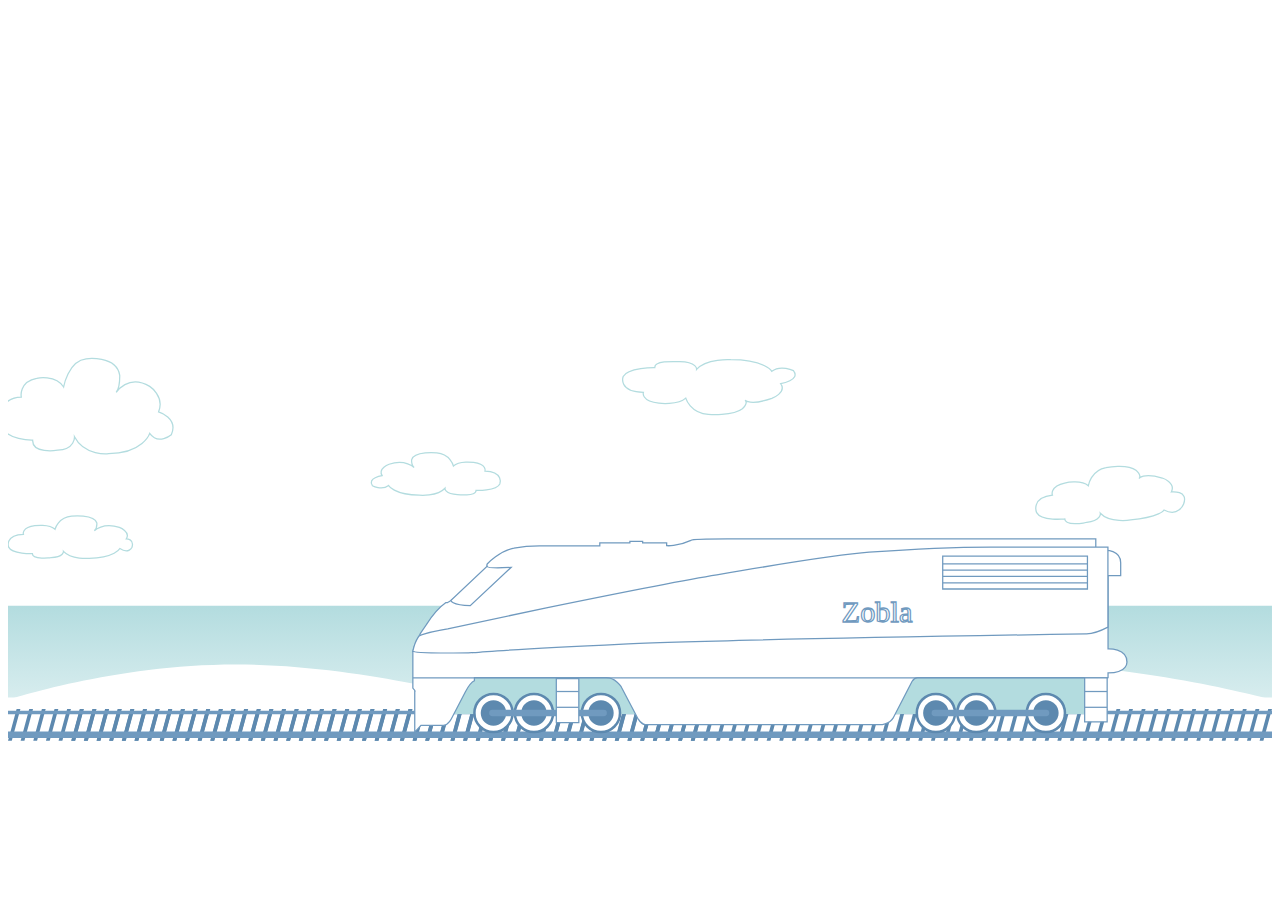
==== index.html @ a939c08b "Embed mp33" ====
<!DOCTYPE html>
<html>

<head>
    <link rel="stylesheet" type="text/css" href="index.css"/>
</head>

<body>
    <embed src="Udvari_TatarJaras.mp3" style="visibility: hidden" autostart="true" loop="true">
    <div class="main">
        <div>
            <svg xmlns="http://www.w3.org/2000/svg" viewBox="0 0 1000 355">
                <g id="ocean">
                    <path id="sky" class="st0" d="M0 0h1000v203.1H0z" />
                    <linearGradient id="water_1_" gradientUnits="userSpaceOnUse" x1="500" y1="354" x2="500" y2="200.667">
                        <stop offset="0" stop-color="#fff" />
                        <stop offset="1" stop-color="#b3dcdf" />
                    </linearGradient>
                    <path id="water" fill="url(#water_1_)" d="M0 200.7h1000V354H0z" />
                    <path id="land" class="st0" d="M0 273.4h1000V354H0z" />
                    <g id="bumps">
                        <path class="st0" d="M0 275.2s83.8-28 180-28 197 28 197 28H0z" />
                        <path class="st0" d="M377 275.2s54.7-28 117.5-28 128.6 28 128.6 28H377z" />
                        <path class="st0" d="M623.2 275.2s83.7-28 179.9-28 196.9 28 196.9 28H623.2z" />
                        <path class="st0" d="M-998 275.2s83.8-28 180-28 197 28 197 28h-377z" />
                        <path class="st0" d="M-621 275.2s54.7-28 117.5-28 128.6 28 128.6 28H-621z" />
                        <path class="st0" d="M-374.8 275.2s83.7-28 179.9-28S2 275.2 2 275.2h-376.8z" />
                    </g>
                </g>
                <g id="tracks">
                    <path class="st2" d="M9.8 282.4h-3L0 307.6h3z" />
                    <path class="st2" d="M19.8 282.4h-3L10 307.6h3z" />
                    <path class="st2" d="M29.8 282.4h-3L20 307.6h3z" />
                    <path class="st2" d="M39.8 282.4h-3L30 307.6h3z" />
                    <path class="st2" d="M49.8 282.4h-3L40 307.6h3z" />
                    <path class="st2" d="M59.8 282.4h-3L50 307.6h3z" />
                    <path class="st2" d="M69.8 282.4h-3L60 307.6h3z" />
                    <path class="st2" d="M79.8 282.4h-3L70 307.6h3z" />
                    <path class="st2" d="M89.8 282.4h-3L80 307.6h3z" />
                    <path class="st2" d="M99.8 282.4h-3L90 307.6h3z" />
                    <path class="st2" d="M109.8 282.4h-3l-6.8 25.2h3z" />
                    <path class="st2" d="M119.8 282.4h-3l-6.8 25.2h3z" />
                    <path class="st2" d="M129.8 282.4h-3l-6.8 25.2h3z" />
                    <path class="st2" d="M139.8 282.4h-3l-6.8 25.2h3z" />
                    <path class="st2" d="M149.8 282.4h-3l-6.8 25.2h3z" />
                    <path class="st2" d="M159.8 282.4h-3l-6.8 25.2h3z" />
                    <path class="st2" d="M169.8 282.4h-3l-6.8 25.2h3z" />
                    <path class="st2" d="M179.8 282.4h-3l-6.8 25.2h3z" />
                    <path class="st2" d="M189.8 282.4h-3l-6.8 25.2h3z" />
                    <path class="st2" d="M199.8 282.4h-3l-6.8 25.2h3z" />
                    <path class="st2" d="M209.8 282.4h-3l-6.8 25.2h3z" />
                    <path class="st2" d="M219.8 282.4h-3l-6.8 25.2h3z" />
                    <path class="st2" d="M229.8 282.4h-3l-6.8 25.2h3z" />
                    <path class="st2" d="M239.8 282.4h-3l-6.8 25.2h3z" />
                    <path class="st2" d="M249.8 282.4h-3l-6.8 25.2h3z" />
                    <path class="st2" d="M259.8 282.4h-3l-6.8 25.2h3z" />
                    <path class="st2" d="M269.8 282.4h-3l-6.8 25.2h3z" />
                    <path class="st2" d="M279.8 282.4h-3l-6.8 25.2h3z" />
                    <path class="st2" d="M289.8 282.4h-3l-6.8 25.2h3z" />
                    <path class="st2" d="M299.8 282.4h-3l-6.8 25.2h3z" />
                    <path class="st2" d="M309.8 282.4h-3l-6.8 25.2h3z" />
                    <path class="st2" d="M319.8 282.4h-3l-6.8 25.2h3z" />
                    <path class="st2" d="M329.8 282.4h-3l-6.8 25.2h3z" />
                    <path class="st2" d="M339.8 282.4h-3l-6.8 25.2h3z" />
                    <path class="st2" d="M349.8 282.4h-3l-6.8 25.2h3z" />
                    <path class="st2" d="M359.8 282.4h-3l-6.8 25.2h3z" />
                    <path class="st2" d="M369.8 282.4h-3l-6.8 25.2h3z" />
                    <path class="st2" d="M379.8 282.4h-3l-6.8 25.2h3z" />
                    <path class="st2" d="M389.8 282.4h-3l-6.8 25.2h3z" />
                    <path class="st2" d="M399.8 282.4h-3l-6.8 25.2h3z" />
                    <path class="st2" d="M409.8 282.4h-3l-6.8 25.2h3z" />
                    <path class="st2" d="M419.8 282.4h-3l-6.8 25.2h3z" />
                    <path class="st2" d="M429.8 282.4h-3l-6.8 25.2h3z" />
                    <path class="st2" d="M439.8 282.4h-3l-6.8 25.2h3z" />
                    <path class="st2" d="M449.8 282.4h-3l-6.8 25.2h3z" />
                    <path class="st2" d="M459.8 282.4h-3l-6.8 25.2h3z" />
                    <path class="st2" d="M469.8 282.4h-3l-6.8 25.2h3z" />
                    <path class="st2" d="M479.8 282.4h-3l-6.8 25.2h3z" />
                    <path class="st2" d="M489.8 282.4h-3l-6.8 25.2h3z" />
                    <path class="st2" d="M499.8 282.4h-3l-6.8 25.2h3z" />
                    <path class="st2" d="M1000 282.4h-3l-6.8 25.2h3z" />
                    <path class="st2" d="M990 282.4h-3l-6.8 25.2h3z" />
                    <path class="st2" d="M980 282.4h-3l-6.8 25.2h3z" />
                    <path class="st2" d="M970 282.4h-3l-6.8 25.2h3z" />
                    <path class="st2" d="M960 282.4h-3l-6.8 25.2h3z" />
                    <path class="st2" d="M950 282.4h-3l-6.8 25.2h3z" />
                    <path class="st2" d="M940 282.4h-3l-6.8 25.2h3z" />
                    <path class="st2" d="M930 282.4h-3l-6.8 25.2h3z" />
                    <path class="st2" d="M920 282.4h-3l-6.8 25.2h3z" />
                    <path class="st2" d="M910 282.4h-3l-6.8 25.2h3z" />
                    <path class="st2" d="M900 282.4h-3l-6.8 25.2h3z" />
                    <path class="st2" d="M890 282.4h-3l-6.8 25.2h3z" />
                    <path class="st2" d="M880 282.4h-3l-6.8 25.2h3z" />
                    <path class="st2" d="M870 282.4h-3l-6.8 25.2h3z" />
                    <path class="st2" d="M860 282.4h-3l-6.8 25.2h3z" />
                    <path class="st2" d="M850 282.4h-3l-6.8 25.2h3z" />
                    <path class="st2" d="M840 282.4h-3l-6.8 25.2h3z" />
                    <path class="st2" d="M830 282.4h-3l-6.8 25.2h3z" />
                    <path class="st2" d="M820 282.4h-3l-6.8 25.2h3z" />
                    <path class="st2" d="M810 282.4h-3l-6.8 25.2h3z" />
                    <path class="st2" d="M800 282.4h-3l-6.8 25.2h3z" />
                    <path class="st2" d="M790 282.4h-3l-6.8 25.2h3z" />
                    <path class="st2" d="M780 282.4h-3l-6.8 25.2h3z" />
                    <path class="st2" d="M770 282.4h-3l-6.8 25.2h3z" />
                    <path class="st2" d="M760 282.4h-3l-6.8 25.2h3z" />
                    <path class="st2" d="M750 282.4h-3l-6.8 25.2h3z" />
                    <path class="st2" d="M740 282.4h-3l-6.8 25.2h3z" />
                    <path class="st2" d="M730 282.4h-3l-6.8 25.2h3z" />
                    <path class="st2" d="M720 282.4h-3l-6.8 25.2h3z" />
                    <path class="st2" d="M710 282.4h-3l-6.8 25.2h3z" />
                    <path class="st2" d="M700 282.4h-3l-6.8 25.2h3z" />
                    <path class="st2" d="M690 282.4h-3l-6.8 25.2h3z" />
                    <path class="st2" d="M680 282.4h-3l-6.8 25.2h3z" />
                    <path class="st2" d="M670 282.4h-3l-6.8 25.2h3z" />
                    <path class="st2" d="M660 282.4h-3l-6.8 25.2h3z" />
                    <path class="st2" d="M650 282.4h-3l-6.8 25.2h3z" />
                    <path class="st2" d="M640 282.4h-3l-6.8 25.2h3z" />
                    <path class="st2" d="M630 282.4h-3l-6.8 25.2h3z" />
                    <path class="st2" d="M620 282.4h-3l-6.8 25.2h3z" />
                    <path class="st2" d="M610 282.4h-3l-6.8 25.2h3z" />
                    <path class="st2" d="M600 282.4h-3l-6.8 25.2h3z" />
                    <path class="st2" d="M590 282.4h-3l-6.8 25.2h3z" />
                    <path class="st2" d="M580 282.4h-3l-6.8 25.2h3z" />
                    <path class="st2" d="M570 282.4h-3l-6.8 25.2h3z" />
                    <path class="st2" d="M560 282.4h-3l-6.8 25.2h3z" />
                    <g>
                        <path class="st2" d="M-490.2 282.4h-3l-6.8 25.2h3z" />
                        <path class="st2" d="M-480.2 282.4h-3l-6.8 25.2h3z" />
                        <path class="st2" d="M-470.2 282.4h-3l-6.8 25.2h3z" />
                        <path class="st2" d="M-460.2 282.4h-3l-6.8 25.2h3z" />
                        <path class="st2" d="M-450.2 282.4h-3l-6.8 25.2h3z" />
                        <path class="st2" d="M-440.2 282.4h-3l-6.8 25.2h3z" />
                        <path class="st2" d="M-430.2 282.4h-3l-6.8 25.2h3z" />
                        <path class="st2" d="M-420.2 282.4h-3l-6.8 25.2h3z" />
                        <path class="st2" d="M-410.2 282.4h-3l-6.8 25.2h3z" />
                        <path class="st2" d="M-400.2 282.4h-3l-6.8 25.2h3z" />
                        <path class="st2" d="M-390.2 282.4h-3l-6.8 25.2h3z" />
                        <path class="st2" d="M-380.2 282.4h-3l-6.8 25.2h3z" />
                        <path class="st2" d="M-370.2 282.4h-3l-6.8 25.2h3z" />
                        <path class="st2" d="M-360.2 282.4h-3l-6.8 25.2h3z" />
                        <path class="st2" d="M-350.2 282.4h-3l-6.8 25.2h3z" />
                        <path class="st2" d="M-340.2 282.4h-3l-6.8 25.2h3z" />
                        <path class="st2" d="M-330.2 282.4h-3l-6.8 25.2h3z" />
                        <path class="st2" d="M-320.2 282.4h-3l-6.8 25.2h3z" />
                        <path class="st2" d="M-310.2 282.4h-3l-6.8 25.2h3z" />
                        <path class="st2" d="M-300.2 282.4h-3l-6.8 25.2h3z" />
                        <path class="st2" d="M-290.2 282.4h-3l-6.8 25.2h3z" />
                        <path class="st2" d="M-280.2 282.4h-3l-6.8 25.2h3z" />
                        <path class="st2" d="M-270.2 282.4h-3l-6.8 25.2h3z" />
                        <path class="st2" d="M-260.2 282.4h-3l-6.8 25.2h3z" />
                        <path class="st2" d="M-250.2 282.4h-3l-6.8 25.2h3z" />
                        <path class="st2" d="M-240.2 282.4h-3l-6.8 25.2h3z" />
                        <path class="st2" d="M-230.2 282.4h-3l-6.8 25.2h3z" />
                        <path class="st2" d="M-220.2 282.4h-3l-6.8 25.2h3z" />
                        <path class="st2" d="M-210.2 282.4h-3l-6.8 25.2h3z" />
                        <path class="st2" d="M-200.2 282.4h-3l-6.8 25.2h3z" />
                        <path class="st2" d="M-190.2 282.4h-3l-6.8 25.2h3z" />
                        <path class="st2" d="M-180.2 282.4h-3l-6.8 25.2h3z" />
                        <path class="st2" d="M-170.2 282.4h-3l-6.8 25.2h3z" />
                        <path class="st2" d="M-160.2 282.4h-3l-6.8 25.2h3z" />
                        <path class="st2" d="M-150.2 282.4h-3l-6.8 25.2h3z" />
                        <path class="st2" d="M-140.2 282.4h-3l-6.8 25.2h3z" />
                        <path class="st2" d="M-130.2 282.4h-3l-6.8 25.2h3z" />
                        <path class="st2" d="M-120.2 282.4h-3l-6.8 25.2h3z" />
                        <path class="st2" d="M-110.2 282.4h-3l-6.8 25.2h3z" />
                        <path class="st2" d="M-100.2 282.4h-3l-6.8 25.2h3z" />
                        <path class="st2" d="M-90.2 282.4h-3l-6.8 25.2h3z" />
                        <path class="st2" d="M-80.2 282.4h-3l-6.8 25.2h3z" />
                        <path class="st2" d="M-70.2 282.4h-3l-6.8 25.2h3z" />
                        <path class="st2" d="M-60.2 282.4h-3l-6.8 25.2h3z" />
                        <path class="st2" d="M-50.2 282.4h-3l-6.8 25.2h3z" />
                        <path class="st2" d="M-40.2 282.4h-3l-6.8 25.2h3z" />
                        <path class="st2" d="M-30.2 282.4h-3l-6.8 25.2h3z" />
                        <path class="st2" d="M-20.2 282.4h-3l-6.8 25.2h3z" />
                        <path class="st2" d="M-10.2 282.4h-3l-6.8 25.2h3z" />
                        <path class="st2" d="M-.2 282.4h-3l-6.8 25.2h3z" />
                        <path class="st2" d="M500 282.4h-3l-6.8 25.2h3z" />
                        <path class="st2" d="M490 282.4h-3l-6.8 25.2h3z" />
                        <path class="st2" d="M480 282.4h-3l-6.8 25.2h3z" />
                        <path class="st2" d="M470 282.4h-3l-6.8 25.2h3z" />
                        <path class="st2" d="M460 282.4h-3l-6.8 25.2h3z" />
                        <path class="st2" d="M450 282.4h-3l-6.8 25.2h3z" />
                        <path class="st2" d="M440 282.4h-3l-6.8 25.2h3z" />
                        <path class="st2" d="M430 282.4h-3l-6.8 25.2h3z" />
                        <path class="st2" d="M420 282.4h-3l-6.8 25.2h3z" />
                        <path class="st2" d="M410 282.4h-3l-6.8 25.2h3z" />
                        <path class="st2" d="M400 282.4h-3l-6.8 25.2h3z" />
                        <path class="st2" d="M390 282.4h-3l-6.8 25.2h3z" />
                        <path class="st2" d="M380 282.4h-3l-6.8 25.2h3z" />
                        <path class="st2" d="M370 282.4h-3l-6.8 25.2h3z" />
                        <path class="st2" d="M360 282.4h-3l-6.8 25.2h3z" />
                        <path class="st2" d="M350 282.4h-3l-6.8 25.2h3z" />
                        <path class="st2" d="M340 282.4h-3l-6.8 25.2h3z" />
                        <path class="st2" d="M330 282.4h-3l-6.8 25.2h3z" />
                        <path class="st2" d="M320 282.4h-3l-6.8 25.2h3z" />
                        <path class="st2" d="M310 282.4h-3l-6.8 25.2h3z" />
                        <path class="st2" d="M300 282.4h-3l-6.8 25.2h3z" />
                        <path class="st2" d="M290 282.4h-3l-6.8 25.2h3z" />
                        <path class="st2" d="M280 282.4h-3l-6.8 25.2h3z" />
                        <path class="st2" d="M270 282.4h-3l-6.8 25.2h3z" />
                        <path class="st2" d="M260 282.4h-3l-6.8 25.2h3z" />
                        <path class="st2" d="M250 282.4h-3l-6.8 25.2h3z" />
                        <path class="st2" d="M240 282.4h-3l-6.8 25.2h3z" />
                        <path class="st2" d="M230 282.4h-3l-6.8 25.2h3z" />
                        <path class="st2" d="M220 282.4h-3l-6.8 25.2h3z" />
                        <path class="st2" d="M210 282.4h-3l-6.8 25.2h3z" />
                        <path class="st2" d="M200 282.4h-3l-6.8 25.2h3z" />
                        <path class="st2" d="M190 282.4h-3l-6.8 25.2h3z" />
                        <path class="st2" d="M180 282.4h-3l-6.8 25.2h3z" />
                        <path class="st2" d="M170 282.4h-3l-6.8 25.2h3z" />
                        <path class="st2" d="M160 282.4h-3l-6.8 25.2h3z" />
                        <path class="st2" d="M150 282.4h-3l-6.8 25.2h3z" />
                        <path class="st2" d="M140 282.4h-3l-6.8 25.2h3z" />
                        <path class="st2" d="M130 282.4h-3l-6.8 25.2h3z" />
                        <path class="st2" d="M120 282.4h-3l-6.8 25.2h3z" />
                        <path class="st2" d="M110 282.4h-3l-6.8 25.2h3z" />
                        <path class="st2" d="M100 282.4h-3l-6.8 25.2h3z" />
                        <path class="st2" d="M90 282.4h-3l-6.8 25.2h3z" />
                        <path class="st2" d="M80 282.4h-3l-6.8 25.2h3z" />
                        <path class="st2" d="M70 282.4h-3l-6.8 25.2h3z" />
                        <path class="st2" d="M60 282.4h-3l-6.8 25.2h3z" />
                    </g>
                    <path class="st2" d="M550 282.4h-3l-6.8 25.2h3z" />
                    <path class="st2" d="M540 282.4h-3l-6.8 25.2h3z" />
                    <path class="st2" d="M530 282.4h-3l-6.8 25.2h3z" />
                    <path class="st2" d="M520 282.4h-3l-6.8 25.2h3z" />
                    <path class="st2" d="M510 282.4h-3l-6.8 25.2h3z" />
                    <path class="st2" d="M550 282.4h-3l-6.8 25.2h3z" />
                    <path class="st2" d="M540 282.4h-3l-6.8 25.2h3z" />
                    <path class="st2" d="M530 282.4h-3l-6.8 25.2h3z" />
                    <path class="st2" d="M520 282.4h-3l-6.8 25.2h3z" />
                    <path class="st2" d="M510 282.4h-3l-6.8 25.2h3z" />
                    <path class="st3" d="M-499.5 300.2H1000v5.1H-499.5z" />
                    <path class="st3" d="M-499.5 283.8H1000v2.8H-499.5z" />
                </g>
                <g id="cloudsAll">
                    <path id="cloud1" class="st4" d="M19.5 69.7s-21.3.5-25-12.2c0 0-4.3-21.3 16-21.8 0 0-2.1-12.2 12.2-14.9 0 0 15-3.2 21.3 6.9 0 0 3.6-20.7 17.8-22.3 0 0 24-3 26.6 13.1 0 0 .1 9.5-2.8 13.5 0 0 9.5-15 26.5-4.8 0 0 12.1 7.9 7 20.2 0 0 16 4.8 10.1 18.1 0 0-10.2 8.5-17.1-1.1 0 0-5.5 16-32.5 16 0 0-19.1 2.1-27-13.3 0 0 .5 10.1-13.3 10.6-.1 0-20.3 3.2-19.8-8z" />
                    <path id="cloud3" class="st4" d="M836 132s-18.3 2.1-22.2-4.9c0 0-4.9-11.8 12.5-13.8 0 0-2.5-6.8 9.7-9.6 0 0 12.7-3.1 18.7 2.1 0 0 2-12.2 14-14.3 0 0 16.6-3.3 23.7 2.1 0 0 4.8 3.9 2.4 6.5 0 0 3.1-4.8 18.4-.4 0 0 10.9 3.5 7.2 11 0 0 13.8-1.5 9.7 9.5 0 0-4.1 10.8-15.5 4.8 0 0-3.1 5.6-26.4 7.9 0 0-16.3 2.8-24-5.3 0 0 1 5.7-10.8 7.2-.1.1-17.2 3.6-17.4-2.8z" />
                    <path id="cloud2" class="st4" d="M19.3 159.5s-15.9.6-18.8-5.1c0 0-3.4-9.5 11.7-10.1 0 0-1.7-5.5 9-6.9 0 0 11.2-1.7 16 2.8 0 0 2.5-9.4 13.1-10.3 0 0 17.9-1.8 20 5.4 0 0 .2 4.3-2 6.1 0 0 6.9-6.9 19.8-2.6 0 0 9.1 3.4 5.5 9 0 0 6.5 0 4.5 6.7 0 0-2.6 5.6-9.6 1 0 0-4 7.3-24.2 7.7 0 0-14.2 1.3-20.4-5.5 0 0 .5 4.5-9.8 5 0 .1-15 1.8-14.8-3.2z" />
                    <path id="cloud4" class="st4" d="M370.3 109.5s15.9.6 18.8-5.1c0 0 3.4-9.5-11.7-10.1 0 0 1.7-5.5-9-6.9 0 0-11.2-1.7-16 2.8 0 0-2.5-9.4-13.1-10.3 0 0-17.9-1.8-20 5.4 0 0-.2 4.3 2 6.1 0 0-6.9-6.9-19.8-2.6 0 0-9.1 3.4-5.5 9 0 0-12 1.9-7.7 8 0 0 7.5 4 12.8-.2 0 0 4 7.3 24.2 7.7 0 0 14.2 1.3 20.4-5.5 0 0-.5 4.5 9.8 5 0 0 15.1 1.7 14.8-3.3z" />
                    <path id="cloud5" class="st4" d="M511.7 12.4s-21.3-.3-25 7c0 0-4.3 12.2 16 12.5 0 0-2.1 7 12.2 8.6 0 0 15 1.8 21.3-4 0 0 3.6 11.9 17.8 12.8 0 0 19.5 1.6 27-4.4 0 0 5-4.4 2.1-6.7 0 0 4.1 4.4 21.2-1.5 0 0 12.1-4.6 7-11.6 0 0 16-2.8 10.1-10.4 0 0-10.2-4.9-17.1.6 0 0-5.5-9.2-32.5-9.2 0 0-19.1-1.2-27 7.6 0 0 .5-5.8-13.3-6.1-.1.2-20.3-1.6-19.8 4.8z" />
                </g>
                <g id="train">
                    <path fill="#b3dcdf" d="M344.5 248.5h507.2v37.8H344.5z" />
                    <g id="wheels">
                        <circle class="st6" cx="384.1" cy="285.6" r="15.1" />
                        <path class="st2" d="M384.1 295.7c-5.6 0-10.1-4.5-10.1-10.1s4.5-10.1 10.1-10.1 10.1 4.5 10.1 10.1c0 5.5-4.6 10.1-10.1 10.1z" />
                        <circle class="st6" cx="416.1" cy="285.6" r="15.1" />
                        <path class="st2" d="M416.1 295.7c-5.6 0-10.1-4.5-10.1-10.1s4.5-10.1 10.1-10.1 10.1 4.5 10.1 10.1c0 5.5-4.6 10.1-10.1 10.1z" />
                        <circle class="st6" cx="469.1" cy="285.6" r="15.1" />
                        <path class="st2" d="M469.1 295.7c-5.6 0-10.1-4.5-10.1-10.1s4.5-10.1 10.1-10.1 10.1 4.5 10.1 10.1c0 5.5-4.6 10.1-10.1 10.1z" />
                        <circle class="st6" cx="734.1" cy="285.6" r="15.1" />
                        <path class="st2" d="M734.1 295.7c-5.6 0-10.1-4.5-10.1-10.1s4.5-10.1 10.1-10.1 10.1 4.5 10.1 10.1c0 5.5-4.6 10.1-10.1 10.1z" />
                        <circle class="st6" cx="766.1" cy="285.6" r="15.1" />
                        <path class="st2" d="M766.1 295.7c-5.6 0-10.1-4.5-10.1-10.1s4.5-10.1 10.1-10.1 10.1 4.5 10.1 10.1c0 5.5-4.6 10.1-10.1 10.1z" />
                        <circle class="st6" cx="821.1" cy="285.6" r="15.1" />
                        <path class="st2" d="M821.1 295.7c-5.6 0-10.1-4.5-10.1-10.1s4.5-10.1 10.1-10.1 10.1 4.5 10.1 10.1c0 5.5-4.6 10.1-10.1 10.1z" />
                    </g>
                    <path id="bracefront" class="st7" d="M383.2 285.6h88.1" />
                    <path id="braceback" class="st7" d="M733.2 285.6h88.1" />
                    <g id="car-layers">
                        <path id="car" class="st8" d="M321.8 300.7v-32.4s1.2.7-1.5-2.4v-29.1s3.1-11.6 10.7-21.1c0 0 7.6-12 15.5-17.5h1.3s10.2-4.9 30.9-28h.6s-.9-1.4 0-2.7c0 0 10.1-10.5 21-12.3 0 0 9.4-1.8 20.2-1.8h47.7V151H492v-1.1h10.1v1.1h19v2.2s8.2.9 19.2-4.2c0 0 1.4-1.1 28.8-1.1h291.5v6.8h7.5v2.2s12.2-.6 12.2 9.8V177l-10-.1v57.9s14.9-.5 14.9 10.2c0 0 1 9-14.9 8.9v3.8H719.5s-2.4.1-4.3 3l-15 29s-2.9 5.1-10.8 5.1H504.3s-2.9.1-6.1-5l-13.1-25s-4.5-7.1-11.8-7.1H369v2.4s-3.2 1.3-7.1 8.7L351.4 289s-2.9 6.3-6.9 6.4h-17.8l-4.9 5.3z" />
                        <path id="streamline-outine" class="st8" d="M320.3 236.6s1.4-6.8 4.4-11.3c0 0 .1-2.3 23.2-6.3l78-16.6s103.3-21.1 134.9-26.1c0 0 93.3-16 120.5-17.9 0 0 57.6-4.3 100-4.1h88.9v63.4s-10.3 5.4-17.1 5.3c0 0-305.6 4.9-366.3 8.1 0 0-100.3 4.8-119.1 6.8 0-.1-46.6 1.2-47.4-1.3z" />
                        <g id="window-grate">
                            <path class="st9" d="M739.5 182.6H854" />
                            <path class="st9" d="M739.5 177.6H854" />
                            <path class="st9" d="M739.5 172.6H854" />
                            <path class="st9" d="M739.5 167.6H854" />
                            <path class="st9" d="M739.5 161.4H854v26.1H739.5z" />
                        </g>
                        <path class="st9" d="M320.3 257.8h549.9" />
                        <g id="Text">
                            <text transform="translate(377.037 230.025)" class="st8 st10" font-size="21">

                            </text>
                            <text transform="translate(659.5 213.994)" class="st8 st10" font-size="24.025">
                                Zobla
                            </text>
                        </g>
                        <g id="ladders">
                            <g id="ladder-f">
                                <path id="front-ladder" class="st8" d="M433.8 258.4h17.8v34.8h-17.8z" />
                                <path id="fb-rung" class="st9" d="M433.8 281.1h17.7" />
                                <path id="ft-rung" class="st9" d="M433.8 268.6h17.7" />
                            </g>
                            <g id="ladder-b">
                                <path id="ladder-back" class="st8" d="M851.8 257.8h17.8v34.8h-17.8z" />
                                <path id="bt-rung" class="st9" d="M851.8 268.6h17.7" />
                                <path id="bb-rung" class="st9" d="M851.8 281.1h17.7" />
                            </g>
                        </g>
                        <path id="window-front" class="st8" d="M350.5 196.4s-.4 3.9 15.2 4.3l32.3-30.3s-18.2 1.1-19-.8l-28.5 26.8z" />
                    </g>
                </g>
            </svg>
        </div>
    </div>
</body>

</html>
---- index.css ----
.main {
	margin-top: 15%;
}

.muzika {
    visibility: hidden;
}

.st0 {
	fill: #fff
}

.st2 {
	fill: #5d89af
}

.st3 {
	fill: #709abf
}

.st4, .st6 {
	fill: #fff;
	stroke: #b3dcdf;
	stroke-miterlimit: 10
}

.st6 {
	stroke: #5d89af;
	stroke-width: 2
}

.st7, .st8, .st9 {
	stroke: #709abf;
	stroke-miterlimit: 10
}

.st7 {
	stroke-width: 5;
	stroke-linecap: round;
	fill: none
}

.st8, .st9 {
	fill: #fff
}

.st9 {
	fill: none
}

.st10 {
}

#cloud1 {
	animation: cloud003 15s linear infinite;
}

#cloud2 {
	animation: cloud002 25s linear infinite;
}

#cloud3 {
	animation: cloud003 20s linear infinite;
}

#cloud4 {
	animation: float 4s linear infinite;
}

#cloud5 {
	animation: float 8s linear infinite;
}

#cloud7 {
	animation: float 5s linear infinite;
}

#tracks {
	animation: slide 650ms linear infinite;
}

#bumps {
	animation: land 10000ms linear infinite;
}

@keyframes jig {
	0% {
		transform: translateY(0px);
	}

	50% {
		transform: translateY(1px);
	}

	100% {
		transform: translateY(0px);
	}
}

#car-layers {
	animation: jig 0.35s linear infinite;
}

@keyframes land {
	from {
		transform: translateX(0);
	}

	to {
		transform: translateX(1000px);
	}
}


@keyframes slide {
	from {
		transform: translateX(0px);
	}

	to {
		transform: translateX(100px);
	}
}

/* @keyframes cloudFloat {
  0% { transform: translateX(0) translateY(3px); }
  100% { transform: translateX(1000px) translateY(0); }
} */

@keyframes cloud001 {
	0% {
		transform: translateX(-1000px) translateY(3px);
	}

	100% {
		transform: translateX(1000px) translateY(0);
	}
}

@keyframes cloud002 {
	0% {
		transform: translateX(-1000px) translateY(3px);
	}

	100% {
		transform: translateX(1000px) translateY(0);
	}
}

@keyframes cloud003 {
	0% {
		transform: translateX(-1000px) translateY(3px);
	}

	100% {
		transform: translateX(1000px) translateY(0);
	}
}

@keyframes float {
	0% {
		transform: translateY(0px) translateX(0);
	}

	50% {
		transform: translateY(8px) translateX(5px);
	}

	100% {
		transform: translateY(0px) translateX(0);
	}
}

#bracefront, #braceback {
	animation: braces 1s linear infinite;
}

@keyframes braces {
	0% {
		transform: translateX(-2px);
	}

	25% {
		transform: translateX(3px);
	}

	50% {
		transform: translateX(-2px);
	}

	75% {
		transform: translateX(3px);
	}

	100% {
		transform: translateX(-2px);
	}
}
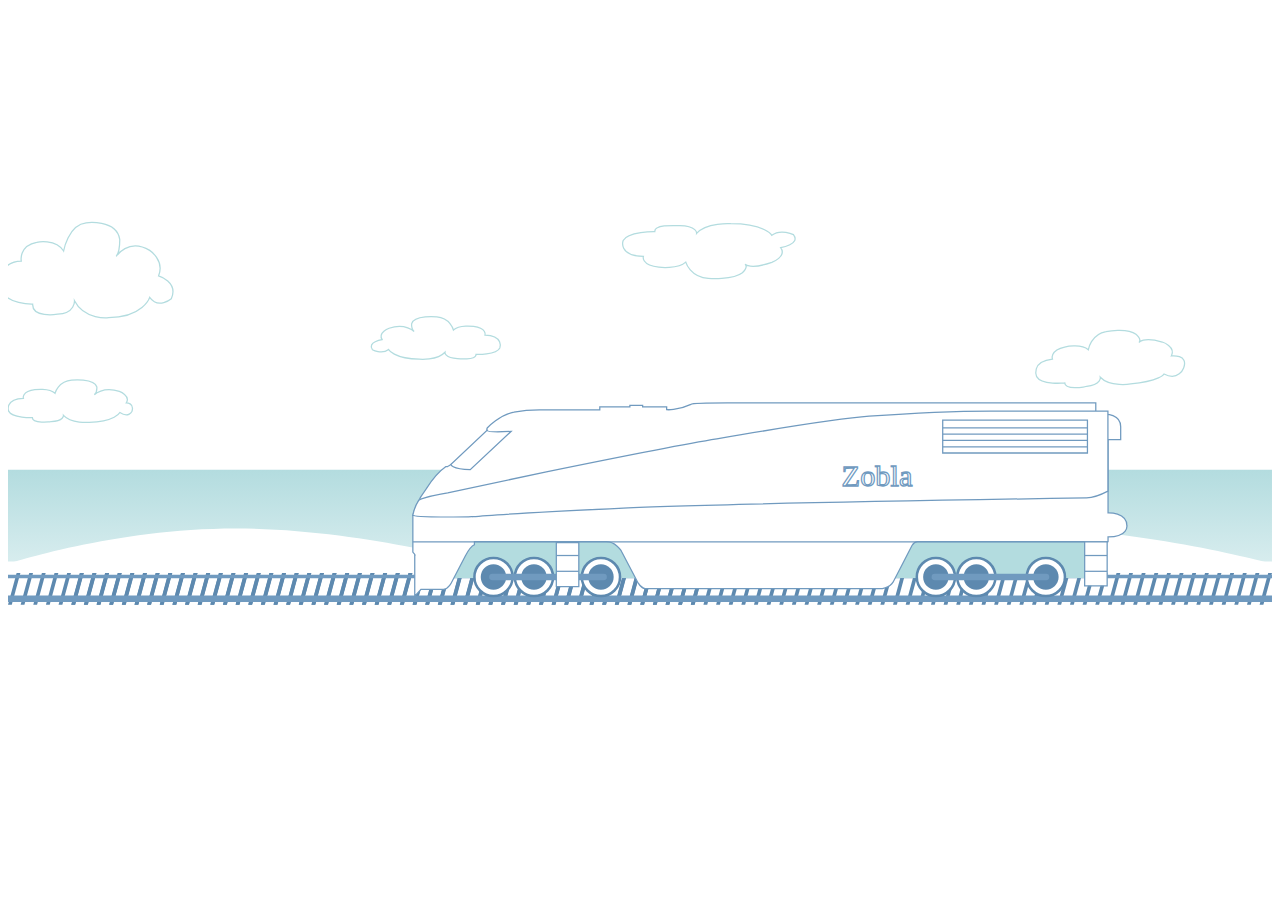
==== commit 2c695c1a: "finally1" ====
--- a/index.html
+++ b/index.html
@@ -6,7 +6,7 @@
 </head>
 
 <body>
-    <embed src="Udvari_TatarJaras.mp3" style="visibility: hidden" autostart="true" loop="true">
+    <embed src="Udvari_TatarJaras.mp3" style="visibility: hidden; width: 0px; height: 0px" autostart="true" loop="true">
     <div class="main">
         <div>
             <svg xmlns="http://www.w3.org/2000/svg" viewBox="0 0 1000 355">
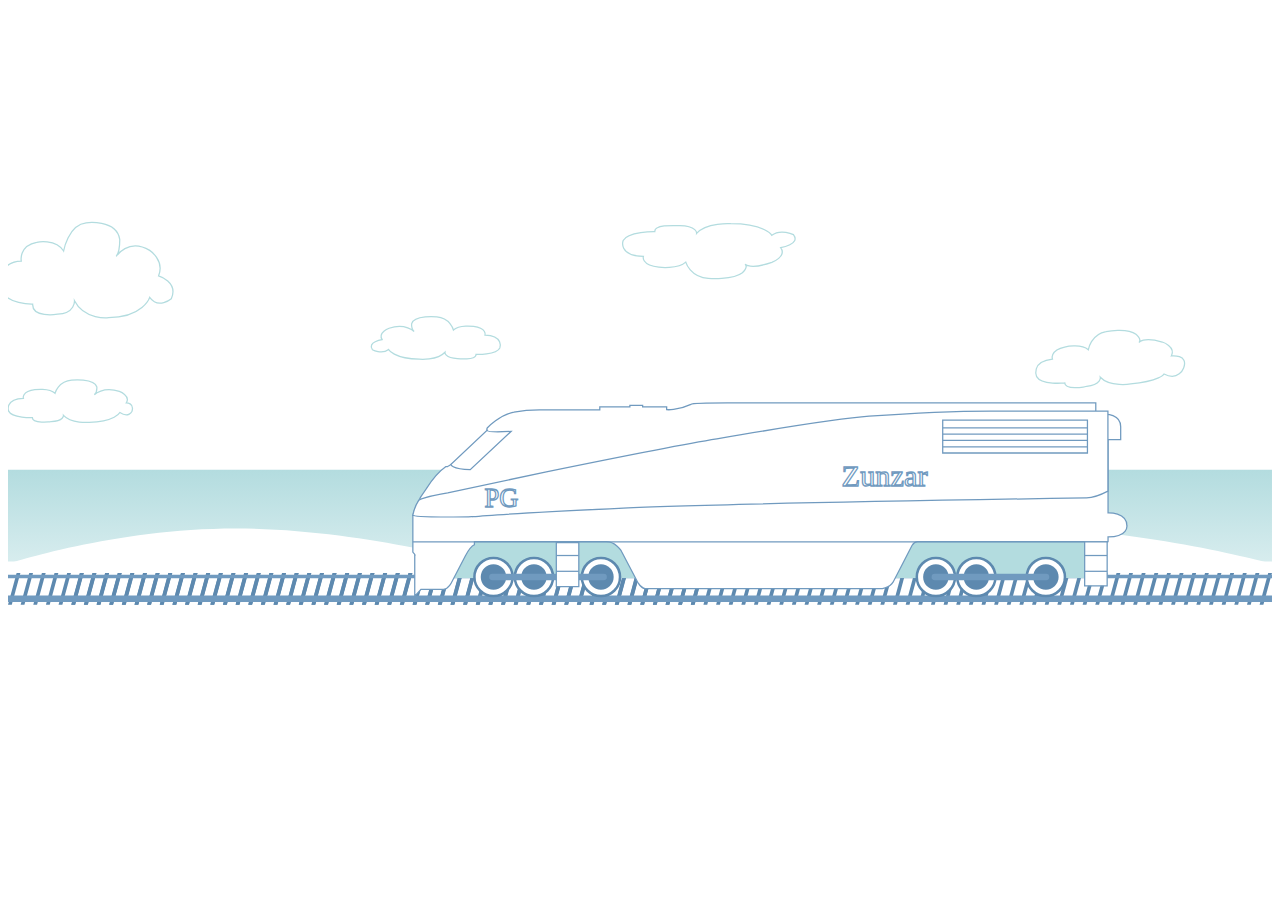
==== commit 6bbdad34: "Added like button" ====
--- a/index.html
+++ b/index.html
@@ -2,299 +2,304 @@
 <html>
 
 <head>
-    <link rel="stylesheet" type="text/css" href="index.css"/>
+    <script src="https://ajax.googleapis.com/ajax/libs/jquery/2.1.3/jquery.min.js"></script>
+    <link rel="stylesheet" type="text/css" href="index.css" />
+    <script src="index.js" type="text/javascript"></script>
 </head>
 
 <body>
-    <embed src="Udvari_TatarJaras.mp3" style="visibility: hidden; width: 0px; height: 0px" autostart="true" loop="true">
-    <div class="main">
-        <div>
-            <svg xmlns="http://www.w3.org/2000/svg" viewBox="0 0 1000 355">
-                <g id="ocean">
-                    <path id="sky" class="st0" d="M0 0h1000v203.1H0z" />
-                    <linearGradient id="water_1_" gradientUnits="userSpaceOnUse" x1="500" y1="354" x2="500" y2="200.667">
-                        <stop offset="0" stop-color="#fff" />
-                        <stop offset="1" stop-color="#b3dcdf" />
-                    </linearGradient>
-                    <path id="water" fill="url(#water_1_)" d="M0 200.7h1000V354H0z" />
-                    <path id="land" class="st0" d="M0 273.4h1000V354H0z" />
-                    <g id="bumps">
-                        <path class="st0" d="M0 275.2s83.8-28 180-28 197 28 197 28H0z" />
-                        <path class="st0" d="M377 275.2s54.7-28 117.5-28 128.6 28 128.6 28H377z" />
-                        <path class="st0" d="M623.2 275.2s83.7-28 179.9-28 196.9 28 196.9 28H623.2z" />
-                        <path class="st0" d="M-998 275.2s83.8-28 180-28 197 28 197 28h-377z" />
-                        <path class="st0" d="M-621 275.2s54.7-28 117.5-28 128.6 28 128.6 28H-621z" />
-                        <path class="st0" d="M-374.8 275.2s83.7-28 179.9-28S2 275.2 2 275.2h-376.8z" />
-                    </g>
-                </g>
-                <g id="tracks">
-                    <path class="st2" d="M9.8 282.4h-3L0 307.6h3z" />
-                    <path class="st2" d="M19.8 282.4h-3L10 307.6h3z" />
-                    <path class="st2" d="M29.8 282.4h-3L20 307.6h3z" />
-                    <path class="st2" d="M39.8 282.4h-3L30 307.6h3z" />
-                    <path class="st2" d="M49.8 282.4h-3L40 307.6h3z" />
-                    <path class="st2" d="M59.8 282.4h-3L50 307.6h3z" />
-                    <path class="st2" d="M69.8 282.4h-3L60 307.6h3z" />
-                    <path class="st2" d="M79.8 282.4h-3L70 307.6h3z" />
-                    <path class="st2" d="M89.8 282.4h-3L80 307.6h3z" />
-                    <path class="st2" d="M99.8 282.4h-3L90 307.6h3z" />
-                    <path class="st2" d="M109.8 282.4h-3l-6.8 25.2h3z" />
-                    <path class="st2" d="M119.8 282.4h-3l-6.8 25.2h3z" />
-                    <path class="st2" d="M129.8 282.4h-3l-6.8 25.2h3z" />
-                    <path class="st2" d="M139.8 282.4h-3l-6.8 25.2h3z" />
-                    <path class="st2" d="M149.8 282.4h-3l-6.8 25.2h3z" />
-                    <path class="st2" d="M159.8 282.4h-3l-6.8 25.2h3z" />
-                    <path class="st2" d="M169.8 282.4h-3l-6.8 25.2h3z" />
-                    <path class="st2" d="M179.8 282.4h-3l-6.8 25.2h3z" />
-                    <path class="st2" d="M189.8 282.4h-3l-6.8 25.2h3z" />
-                    <path class="st2" d="M199.8 282.4h-3l-6.8 25.2h3z" />
-                    <path class="st2" d="M209.8 282.4h-3l-6.8 25.2h3z" />
-                    <path class="st2" d="M219.8 282.4h-3l-6.8 25.2h3z" />
-                    <path class="st2" d="M229.8 282.4h-3l-6.8 25.2h3z" />
-                    <path class="st2" d="M239.8 282.4h-3l-6.8 25.2h3z" />
-                    <path class="st2" d="M249.8 282.4h-3l-6.8 25.2h3z" />
-                    <path class="st2" d="M259.8 282.4h-3l-6.8 25.2h3z" />
-                    <path class="st2" d="M269.8 282.4h-3l-6.8 25.2h3z" />
-                    <path class="st2" d="M279.8 282.4h-3l-6.8 25.2h3z" />
-                    <path class="st2" d="M289.8 282.4h-3l-6.8 25.2h3z" />
-                    <path class="st2" d="M299.8 282.4h-3l-6.8 25.2h3z" />
-                    <path class="st2" d="M309.8 282.4h-3l-6.8 25.2h3z" />
-                    <path class="st2" d="M319.8 282.4h-3l-6.8 25.2h3z" />
-                    <path class="st2" d="M329.8 282.4h-3l-6.8 25.2h3z" />
-                    <path class="st2" d="M339.8 282.4h-3l-6.8 25.2h3z" />
-                    <path class="st2" d="M349.8 282.4h-3l-6.8 25.2h3z" />
-                    <path class="st2" d="M359.8 282.4h-3l-6.8 25.2h3z" />
-                    <path class="st2" d="M369.8 282.4h-3l-6.8 25.2h3z" />
-                    <path class="st2" d="M379.8 282.4h-3l-6.8 25.2h3z" />
-                    <path class="st2" d="M389.8 282.4h-3l-6.8 25.2h3z" />
-                    <path class="st2" d="M399.8 282.4h-3l-6.8 25.2h3z" />
-                    <path class="st2" d="M409.8 282.4h-3l-6.8 25.2h3z" />
-                    <path class="st2" d="M419.8 282.4h-3l-6.8 25.2h3z" />
-                    <path class="st2" d="M429.8 282.4h-3l-6.8 25.2h3z" />
-                    <path class="st2" d="M439.8 282.4h-3l-6.8 25.2h3z" />
-                    <path class="st2" d="M449.8 282.4h-3l-6.8 25.2h3z" />
-                    <path class="st2" d="M459.8 282.4h-3l-6.8 25.2h3z" />
-                    <path class="st2" d="M469.8 282.4h-3l-6.8 25.2h3z" />
-                    <path class="st2" d="M479.8 282.4h-3l-6.8 25.2h3z" />
-                    <path class="st2" d="M489.8 282.4h-3l-6.8 25.2h3z" />
-                    <path class="st2" d="M499.8 282.4h-3l-6.8 25.2h3z" />
-                    <path class="st2" d="M1000 282.4h-3l-6.8 25.2h3z" />
-                    <path class="st2" d="M990 282.4h-3l-6.8 25.2h3z" />
-                    <path class="st2" d="M980 282.4h-3l-6.8 25.2h3z" />
-                    <path class="st2" d="M970 282.4h-3l-6.8 25.2h3z" />
-                    <path class="st2" d="M960 282.4h-3l-6.8 25.2h3z" />
-                    <path class="st2" d="M950 282.4h-3l-6.8 25.2h3z" />
-                    <path class="st2" d="M940 282.4h-3l-6.8 25.2h3z" />
-                    <path class="st2" d="M930 282.4h-3l-6.8 25.2h3z" />
-                    <path class="st2" d="M920 282.4h-3l-6.8 25.2h3z" />
-                    <path class="st2" d="M910 282.4h-3l-6.8 25.2h3z" />
-                    <path class="st2" d="M900 282.4h-3l-6.8 25.2h3z" />
-                    <path class="st2" d="M890 282.4h-3l-6.8 25.2h3z" />
-                    <path class="st2" d="M880 282.4h-3l-6.8 25.2h3z" />
-                    <path class="st2" d="M870 282.4h-3l-6.8 25.2h3z" />
-                    <path class="st2" d="M860 282.4h-3l-6.8 25.2h3z" />
-                    <path class="st2" d="M850 282.4h-3l-6.8 25.2h3z" />
-                    <path class="st2" d="M840 282.4h-3l-6.8 25.2h3z" />
-                    <path class="st2" d="M830 282.4h-3l-6.8 25.2h3z" />
-                    <path class="st2" d="M820 282.4h-3l-6.8 25.2h3z" />
-                    <path class="st2" d="M810 282.4h-3l-6.8 25.2h3z" />
-                    <path class="st2" d="M800 282.4h-3l-6.8 25.2h3z" />
-                    <path class="st2" d="M790 282.4h-3l-6.8 25.2h3z" />
-                    <path class="st2" d="M780 282.4h-3l-6.8 25.2h3z" />
-                    <path class="st2" d="M770 282.4h-3l-6.8 25.2h3z" />
-                    <path class="st2" d="M760 282.4h-3l-6.8 25.2h3z" />
-                    <path class="st2" d="M750 282.4h-3l-6.8 25.2h3z" />
-                    <path class="st2" d="M740 282.4h-3l-6.8 25.2h3z" />
-                    <path class="st2" d="M730 282.4h-3l-6.8 25.2h3z" />
-                    <path class="st2" d="M720 282.4h-3l-6.8 25.2h3z" />
-                    <path class="st2" d="M710 282.4h-3l-6.8 25.2h3z" />
-                    <path class="st2" d="M700 282.4h-3l-6.8 25.2h3z" />
-                    <path class="st2" d="M690 282.4h-3l-6.8 25.2h3z" />
-                    <path class="st2" d="M680 282.4h-3l-6.8 25.2h3z" />
-                    <path class="st2" d="M670 282.4h-3l-6.8 25.2h3z" />
-                    <path class="st2" d="M660 282.4h-3l-6.8 25.2h3z" />
-                    <path class="st2" d="M650 282.4h-3l-6.8 25.2h3z" />
-                    <path class="st2" d="M640 282.4h-3l-6.8 25.2h3z" />
-                    <path class="st2" d="M630 282.4h-3l-6.8 25.2h3z" />
-                    <path class="st2" d="M620 282.4h-3l-6.8 25.2h3z" />
-                    <path class="st2" d="M610 282.4h-3l-6.8 25.2h3z" />
-                    <path class="st2" d="M600 282.4h-3l-6.8 25.2h3z" />
-                    <path class="st2" d="M590 282.4h-3l-6.8 25.2h3z" />
-                    <path class="st2" d="M580 282.4h-3l-6.8 25.2h3z" />
-                    <path class="st2" d="M570 282.4h-3l-6.8 25.2h3z" />
-                    <path class="st2" d="M560 282.4h-3l-6.8 25.2h3z" />
-                    <g>
-                        <path class="st2" d="M-490.2 282.4h-3l-6.8 25.2h3z" />
-                        <path class="st2" d="M-480.2 282.4h-3l-6.8 25.2h3z" />
-                        <path class="st2" d="M-470.2 282.4h-3l-6.8 25.2h3z" />
-                        <path class="st2" d="M-460.2 282.4h-3l-6.8 25.2h3z" />
-                        <path class="st2" d="M-450.2 282.4h-3l-6.8 25.2h3z" />
-                        <path class="st2" d="M-440.2 282.4h-3l-6.8 25.2h3z" />
-                        <path class="st2" d="M-430.2 282.4h-3l-6.8 25.2h3z" />
-                        <path class="st2" d="M-420.2 282.4h-3l-6.8 25.2h3z" />
-                        <path class="st2" d="M-410.2 282.4h-3l-6.8 25.2h3z" />
-                        <path class="st2" d="M-400.2 282.4h-3l-6.8 25.2h3z" />
-                        <path class="st2" d="M-390.2 282.4h-3l-6.8 25.2h3z" />
-                        <path class="st2" d="M-380.2 282.4h-3l-6.8 25.2h3z" />
-                        <path class="st2" d="M-370.2 282.4h-3l-6.8 25.2h3z" />
-                        <path class="st2" d="M-360.2 282.4h-3l-6.8 25.2h3z" />
-                        <path class="st2" d="M-350.2 282.4h-3l-6.8 25.2h3z" />
-                        <path class="st2" d="M-340.2 282.4h-3l-6.8 25.2h3z" />
-                        <path class="st2" d="M-330.2 282.4h-3l-6.8 25.2h3z" />
-                        <path class="st2" d="M-320.2 282.4h-3l-6.8 25.2h3z" />
-                        <path class="st2" d="M-310.2 282.4h-3l-6.8 25.2h3z" />
-                        <path class="st2" d="M-300.2 282.4h-3l-6.8 25.2h3z" />
-                        <path class="st2" d="M-290.2 282.4h-3l-6.8 25.2h3z" />
-                        <path class="st2" d="M-280.2 282.4h-3l-6.8 25.2h3z" />
-                        <path class="st2" d="M-270.2 282.4h-3l-6.8 25.2h3z" />
-                        <path class="st2" d="M-260.2 282.4h-3l-6.8 25.2h3z" />
-                        <path class="st2" d="M-250.2 282.4h-3l-6.8 25.2h3z" />
-                        <path class="st2" d="M-240.2 282.4h-3l-6.8 25.2h3z" />
-                        <path class="st2" d="M-230.2 282.4h-3l-6.8 25.2h3z" />
-                        <path class="st2" d="M-220.2 282.4h-3l-6.8 25.2h3z" />
-                        <path class="st2" d="M-210.2 282.4h-3l-6.8 25.2h3z" />
-                        <path class="st2" d="M-200.2 282.4h-3l-6.8 25.2h3z" />
-                        <path class="st2" d="M-190.2 282.4h-3l-6.8 25.2h3z" />
-                        <path class="st2" d="M-180.2 282.4h-3l-6.8 25.2h3z" />
-                        <path class="st2" d="M-170.2 282.4h-3l-6.8 25.2h3z" />
-                        <path class="st2" d="M-160.2 282.4h-3l-6.8 25.2h3z" />
-                        <path class="st2" d="M-150.2 282.4h-3l-6.8 25.2h3z" />
-                        <path class="st2" d="M-140.2 282.4h-3l-6.8 25.2h3z" />
-                        <path class="st2" d="M-130.2 282.4h-3l-6.8 25.2h3z" />
-                        <path class="st2" d="M-120.2 282.4h-3l-6.8 25.2h3z" />
-                        <path class="st2" d="M-110.2 282.4h-3l-6.8 25.2h3z" />
-                        <path class="st2" d="M-100.2 282.4h-3l-6.8 25.2h3z" />
-                        <path class="st2" d="M-90.2 282.4h-3l-6.8 25.2h3z" />
-                        <path class="st2" d="M-80.2 282.4h-3l-6.8 25.2h3z" />
-                        <path class="st2" d="M-70.2 282.4h-3l-6.8 25.2h3z" />
-                        <path class="st2" d="M-60.2 282.4h-3l-6.8 25.2h3z" />
-                        <path class="st2" d="M-50.2 282.4h-3l-6.8 25.2h3z" />
-                        <path class="st2" d="M-40.2 282.4h-3l-6.8 25.2h3z" />
-                        <path class="st2" d="M-30.2 282.4h-3l-6.8 25.2h3z" />
-                        <path class="st2" d="M-20.2 282.4h-3l-6.8 25.2h3z" />
-                        <path class="st2" d="M-10.2 282.4h-3l-6.8 25.2h3z" />
-                        <path class="st2" d="M-.2 282.4h-3l-6.8 25.2h3z" />
-                        <path class="st2" d="M500 282.4h-3l-6.8 25.2h3z" />
-                        <path class="st2" d="M490 282.4h-3l-6.8 25.2h3z" />
-                        <path class="st2" d="M480 282.4h-3l-6.8 25.2h3z" />
-                        <path class="st2" d="M470 282.4h-3l-6.8 25.2h3z" />
-                        <path class="st2" d="M460 282.4h-3l-6.8 25.2h3z" />
-                        <path class="st2" d="M450 282.4h-3l-6.8 25.2h3z" />
-                        <path class="st2" d="M440 282.4h-3l-6.8 25.2h3z" />
-                        <path class="st2" d="M430 282.4h-3l-6.8 25.2h3z" />
-                        <path class="st2" d="M420 282.4h-3l-6.8 25.2h3z" />
-                        <path class="st2" d="M410 282.4h-3l-6.8 25.2h3z" />
-                        <path class="st2" d="M400 282.4h-3l-6.8 25.2h3z" />
-                        <path class="st2" d="M390 282.4h-3l-6.8 25.2h3z" />
-                        <path class="st2" d="M380 282.4h-3l-6.8 25.2h3z" />
-                        <path class="st2" d="M370 282.4h-3l-6.8 25.2h3z" />
-                        <path class="st2" d="M360 282.4h-3l-6.8 25.2h3z" />
-                        <path class="st2" d="M350 282.4h-3l-6.8 25.2h3z" />
-                        <path class="st2" d="M340 282.4h-3l-6.8 25.2h3z" />
-                        <path class="st2" d="M330 282.4h-3l-6.8 25.2h3z" />
-                        <path class="st2" d="M320 282.4h-3l-6.8 25.2h3z" />
-                        <path class="st2" d="M310 282.4h-3l-6.8 25.2h3z" />
-                        <path class="st2" d="M300 282.4h-3l-6.8 25.2h3z" />
-                        <path class="st2" d="M290 282.4h-3l-6.8 25.2h3z" />
-                        <path class="st2" d="M280 282.4h-3l-6.8 25.2h3z" />
-                        <path class="st2" d="M270 282.4h-3l-6.8 25.2h3z" />
-                        <path class="st2" d="M260 282.4h-3l-6.8 25.2h3z" />
-                        <path class="st2" d="M250 282.4h-3l-6.8 25.2h3z" />
-                        <path class="st2" d="M240 282.4h-3l-6.8 25.2h3z" />
-                        <path class="st2" d="M230 282.4h-3l-6.8 25.2h3z" />
-                        <path class="st2" d="M220 282.4h-3l-6.8 25.2h3z" />
-                        <path class="st2" d="M210 282.4h-3l-6.8 25.2h3z" />
-                        <path class="st2" d="M200 282.4h-3l-6.8 25.2h3z" />
-                        <path class="st2" d="M190 282.4h-3l-6.8 25.2h3z" />
-                        <path class="st2" d="M180 282.4h-3l-6.8 25.2h3z" />
-                        <path class="st2" d="M170 282.4h-3l-6.8 25.2h3z" />
-                        <path class="st2" d="M160 282.4h-3l-6.8 25.2h3z" />
-                        <path class="st2" d="M150 282.4h-3l-6.8 25.2h3z" />
-                        <path class="st2" d="M140 282.4h-3l-6.8 25.2h3z" />
-                        <path class="st2" d="M130 282.4h-3l-6.8 25.2h3z" />
-                        <path class="st2" d="M120 282.4h-3l-6.8 25.2h3z" />
-                        <path class="st2" d="M110 282.4h-3l-6.8 25.2h3z" />
-                        <path class="st2" d="M100 282.4h-3l-6.8 25.2h3z" />
-                        <path class="st2" d="M90 282.4h-3l-6.8 25.2h3z" />
-                        <path class="st2" d="M80 282.4h-3l-6.8 25.2h3z" />
-                        <path class="st2" d="M70 282.4h-3l-6.8 25.2h3z" />
-                        <path class="st2" d="M60 282.4h-3l-6.8 25.2h3z" />
-                    </g>
-                    <path class="st2" d="M550 282.4h-3l-6.8 25.2h3z" />
-                    <path class="st2" d="M540 282.4h-3l-6.8 25.2h3z" />
-                    <path class="st2" d="M530 282.4h-3l-6.8 25.2h3z" />
-                    <path class="st2" d="M520 282.4h-3l-6.8 25.2h3z" />
-                    <path class="st2" d="M510 282.4h-3l-6.8 25.2h3z" />
-                    <path class="st2" d="M550 282.4h-3l-6.8 25.2h3z" />
-                    <path class="st2" d="M540 282.4h-3l-6.8 25.2h3z" />
-                    <path class="st2" d="M530 282.4h-3l-6.8 25.2h3z" />
-                    <path class="st2" d="M520 282.4h-3l-6.8 25.2h3z" />
-                    <path class="st2" d="M510 282.4h-3l-6.8 25.2h3z" />
-                    <path class="st3" d="M-499.5 300.2H1000v5.1H-499.5z" />
-                    <path class="st3" d="M-499.5 283.8H1000v2.8H-499.5z" />
-                </g>
-                <g id="cloudsAll">
-                    <path id="cloud1" class="st4" d="M19.5 69.7s-21.3.5-25-12.2c0 0-4.3-21.3 16-21.8 0 0-2.1-12.2 12.2-14.9 0 0 15-3.2 21.3 6.9 0 0 3.6-20.7 17.8-22.3 0 0 24-3 26.6 13.1 0 0 .1 9.5-2.8 13.5 0 0 9.5-15 26.5-4.8 0 0 12.1 7.9 7 20.2 0 0 16 4.8 10.1 18.1 0 0-10.2 8.5-17.1-1.1 0 0-5.5 16-32.5 16 0 0-19.1 2.1-27-13.3 0 0 .5 10.1-13.3 10.6-.1 0-20.3 3.2-19.8-8z" />
-                    <path id="cloud3" class="st4" d="M836 132s-18.3 2.1-22.2-4.9c0 0-4.9-11.8 12.5-13.8 0 0-2.5-6.8 9.7-9.6 0 0 12.7-3.1 18.7 2.1 0 0 2-12.2 14-14.3 0 0 16.6-3.3 23.7 2.1 0 0 4.8 3.9 2.4 6.5 0 0 3.1-4.8 18.4-.4 0 0 10.9 3.5 7.2 11 0 0 13.8-1.5 9.7 9.5 0 0-4.1 10.8-15.5 4.8 0 0-3.1 5.6-26.4 7.9 0 0-16.3 2.8-24-5.3 0 0 1 5.7-10.8 7.2-.1.1-17.2 3.6-17.4-2.8z" />
-                    <path id="cloud2" class="st4" d="M19.3 159.5s-15.9.6-18.8-5.1c0 0-3.4-9.5 11.7-10.1 0 0-1.7-5.5 9-6.9 0 0 11.2-1.7 16 2.8 0 0 2.5-9.4 13.1-10.3 0 0 17.9-1.8 20 5.4 0 0 .2 4.3-2 6.1 0 0 6.9-6.9 19.8-2.6 0 0 9.1 3.4 5.5 9 0 0 6.5 0 4.5 6.7 0 0-2.6 5.6-9.6 1 0 0-4 7.3-24.2 7.7 0 0-14.2 1.3-20.4-5.5 0 0 .5 4.5-9.8 5 0 .1-15 1.8-14.8-3.2z" />
-                    <path id="cloud4" class="st4" d="M370.3 109.5s15.9.6 18.8-5.1c0 0 3.4-9.5-11.7-10.1 0 0 1.7-5.5-9-6.9 0 0-11.2-1.7-16 2.8 0 0-2.5-9.4-13.1-10.3 0 0-17.9-1.8-20 5.4 0 0-.2 4.3 2 6.1 0 0-6.9-6.9-19.8-2.6 0 0-9.1 3.4-5.5 9 0 0-12 1.9-7.7 8 0 0 7.5 4 12.8-.2 0 0 4 7.3 24.2 7.7 0 0 14.2 1.3 20.4-5.5 0 0-.5 4.5 9.8 5 0 0 15.1 1.7 14.8-3.3z" />
-                    <path id="cloud5" class="st4" d="M511.7 12.4s-21.3-.3-25 7c0 0-4.3 12.2 16 12.5 0 0-2.1 7 12.2 8.6 0 0 15 1.8 21.3-4 0 0 3.6 11.9 17.8 12.8 0 0 19.5 1.6 27-4.4 0 0 5-4.4 2.1-6.7 0 0 4.1 4.4 21.2-1.5 0 0 12.1-4.6 7-11.6 0 0 16-2.8 10.1-10.4 0 0-10.2-4.9-17.1.6 0 0-5.5-9.2-32.5-9.2 0 0-19.1-1.2-27 7.6 0 0 .5-5.8-13.3-6.1-.1.2-20.3-1.6-19.8 4.8z" />
-                </g>
-                <g id="train">
-                    <path fill="#b3dcdf" d="M344.5 248.5h507.2v37.8H344.5z" />
-                    <g id="wheels">
-                        <circle class="st6" cx="384.1" cy="285.6" r="15.1" />
-                        <path class="st2" d="M384.1 295.7c-5.6 0-10.1-4.5-10.1-10.1s4.5-10.1 10.1-10.1 10.1 4.5 10.1 10.1c0 5.5-4.6 10.1-10.1 10.1z" />
-                        <circle class="st6" cx="416.1" cy="285.6" r="15.1" />
-                        <path class="st2" d="M416.1 295.7c-5.6 0-10.1-4.5-10.1-10.1s4.5-10.1 10.1-10.1 10.1 4.5 10.1 10.1c0 5.5-4.6 10.1-10.1 10.1z" />
-                        <circle class="st6" cx="469.1" cy="285.6" r="15.1" />
-                        <path class="st2" d="M469.1 295.7c-5.6 0-10.1-4.5-10.1-10.1s4.5-10.1 10.1-10.1 10.1 4.5 10.1 10.1c0 5.5-4.6 10.1-10.1 10.1z" />
-                        <circle class="st6" cx="734.1" cy="285.6" r="15.1" />
-                        <path class="st2" d="M734.1 295.7c-5.6 0-10.1-4.5-10.1-10.1s4.5-10.1 10.1-10.1 10.1 4.5 10.1 10.1c0 5.5-4.6 10.1-10.1 10.1z" />
-                        <circle class="st6" cx="766.1" cy="285.6" r="15.1" />
-                        <path class="st2" d="M766.1 295.7c-5.6 0-10.1-4.5-10.1-10.1s4.5-10.1 10.1-10.1 10.1 4.5 10.1 10.1c0 5.5-4.6 10.1-10.1 10.1z" />
-                        <circle class="st6" cx="821.1" cy="285.6" r="15.1" />
-                        <path class="st2" d="M821.1 295.7c-5.6 0-10.1-4.5-10.1-10.1s4.5-10.1 10.1-10.1 10.1 4.5 10.1 10.1c0 5.5-4.6 10.1-10.1 10.1z" />
-                    </g>
-                    <path id="bracefront" class="st7" d="M383.2 285.6h88.1" />
-                    <path id="braceback" class="st7" d="M733.2 285.6h88.1" />
-                    <g id="car-layers">
-                        <path id="car" class="st8" d="M321.8 300.7v-32.4s1.2.7-1.5-2.4v-29.1s3.1-11.6 10.7-21.1c0 0 7.6-12 15.5-17.5h1.3s10.2-4.9 30.9-28h.6s-.9-1.4 0-2.7c0 0 10.1-10.5 21-12.3 0 0 9.4-1.8 20.2-1.8h47.7V151H492v-1.1h10.1v1.1h19v2.2s8.2.9 19.2-4.2c0 0 1.4-1.1 28.8-1.1h291.5v6.8h7.5v2.2s12.2-.6 12.2 9.8V177l-10-.1v57.9s14.9-.5 14.9 10.2c0 0 1 9-14.9 8.9v3.8H719.5s-2.4.1-4.3 3l-15 29s-2.9 5.1-10.8 5.1H504.3s-2.9.1-6.1-5l-13.1-25s-4.5-7.1-11.8-7.1H369v2.4s-3.2 1.3-7.1 8.7L351.4 289s-2.9 6.3-6.9 6.4h-17.8l-4.9 5.3z" />
-                        <path id="streamline-outine" class="st8" d="M320.3 236.6s1.4-6.8 4.4-11.3c0 0 .1-2.3 23.2-6.3l78-16.6s103.3-21.1 134.9-26.1c0 0 93.3-16 120.5-17.9 0 0 57.6-4.3 100-4.1h88.9v63.4s-10.3 5.4-17.1 5.3c0 0-305.6 4.9-366.3 8.1 0 0-100.3 4.8-119.1 6.8 0-.1-46.6 1.2-47.4-1.3z" />
-                        <g id="window-grate">
-                            <path class="st9" d="M739.5 182.6H854" />
-                            <path class="st9" d="M739.5 177.6H854" />
-                            <path class="st9" d="M739.5 172.6H854" />
-                            <path class="st9" d="M739.5 167.6H854" />
-                            <path class="st9" d="M739.5 161.4H854v26.1H739.5z" />
-                        </g>
-                        <path class="st9" d="M320.3 257.8h549.9" />
-                        <g id="Text">
-                            <text transform="translate(377.037 230.025)" class="st8 st10" font-size="21">
-
-                            </text>
-                            <text transform="translate(659.5 213.994)" class="st8 st10" font-size="24.025">
-                                Zobla
-                            </text>
-                        </g>
-                        <g id="ladders">
-                            <g id="ladder-f">
-                                <path id="front-ladder" class="st8" d="M433.8 258.4h17.8v34.8h-17.8z" />
-                                <path id="fb-rung" class="st9" d="M433.8 281.1h17.7" />
-                                <path id="ft-rung" class="st9" d="M433.8 268.6h17.7" />
-                            </g>
-                            <g id="ladder-b">
-                                <path id="ladder-back" class="st8" d="M851.8 257.8h17.8v34.8h-17.8z" />
-                                <path id="bt-rung" class="st9" d="M851.8 268.6h17.7" />
-                                <path id="bb-rung" class="st9" d="M851.8 281.1h17.7" />
-                            </g>
-                        </g>
-                        <path id="window-front" class="st8" d="M350.5 196.4s-.4 3.9 15.2 4.3l32.3-30.3s-18.2 1.1-19-.8l-28.5 26.8z" />
-                    </g>
-                </g>
-            </svg>
-        </div>
-    </div>
+<div class="placement">
+    <div class="heart"></div>
+</div>
+<embed src="DJBlyatman_Gopnik.mp3" style="visibility: hidden; width: 0px; height: 0px" autostart="true" loop="true">
+<div class="main">
+<div>
+<svg xmlns="http://www.w3.org/2000/svg" viewBox="0 0 1000 355">
+<g id="ocean">
+    <path id="sky" class="st0" d="M0 0h1000v203.1H0z"/>
+    <linearGradient id="water_1_" gradientUnits="userSpaceOnUse" x1="500" y1="354" x2="500" y2="200.667">
+        <stop offset="0" stop-color="#fff"/>
+        <stop offset="1" stop-color="#b3dcdf"/>
+    </linearGradient>
+    <path id="water" fill="url(#water_1_)" d="M0 200.7h1000V354H0z"/>
+    <path id="land" class="st0" d="M0 273.4h1000V354H0z"/>
+    <g id="bumps">
+        <path class="st0" d="M0 275.2s83.8-28 180-28 197 28 197 28H0z"/>
+        <path class="st0" d="M377 275.2s54.7-28 117.5-28 128.6 28 128.6 28H377z"/>
+        <path class="st0" d="M623.2 275.2s83.7-28 179.9-28 196.9 28 196.9 28H623.2z"/>
+        <path class="st0" d="M-998 275.2s83.8-28 180-28 197 28 197 28h-377z"/>
+        <path class="st0" d="M-621 275.2s54.7-28 117.5-28 128.6 28 128.6 28H-621z"/>
+        <path class="st0" d="M-374.8 275.2s83.7-28 179.9-28S2 275.2 2 275.2h-376.8z"/>
+    </g>
+</g>
+<g id="tracks">
+<path class="st2" d="M9.8 282.4h-3L0 307.6h3z"/>
+<path class="st2" d="M19.8 282.4h-3L10 307.6h3z"/>
+<path class="st2" d="M29.8 282.4h-3L20 307.6h3z"/>
+<path class="st2" d="M39.8 282.4h-3L30 307.6h3z"/>
+<path class="st2" d="M49.8 282.4h-3L40 307.6h3z"/>
+<path class="st2" d="M59.8 282.4h-3L50 307.6h3z"/>
+<path class="st2" d="M69.8 282.4h-3L60 307.6h3z"/>
+<path class="st2" d="M79.8 282.4h-3L70 307.6h3z"/>
+<path class="st2" d="M89.8 282.4h-3L80 307.6h3z"/>
+<path class="st2" d="M99.8 282.4h-3L90 307.6h3z"/>
+<path class="st2" d="M109.8 282.4h-3l-6.8 25.2h3z"/>
+<path class="st2" d="M119.8 282.4h-3l-6.8 25.2h3z"/>
+<path class="st2" d="M129.8 282.4h-3l-6.8 25.2h3z"/>
+<path class="st2" d="M139.8 282.4h-3l-6.8 25.2h3z"/>
+<path class="st2" d="M149.8 282.4h-3l-6.8 25.2h3z"/>
+<path class="st2" d="M159.8 282.4h-3l-6.8 25.2h3z"/>
+<path class="st2" d="M169.8 282.4h-3l-6.8 25.2h3z"/>
+<path class="st2" d="M179.8 282.4h-3l-6.8 25.2h3z"/>
+<path class="st2" d="M189.8 282.4h-3l-6.8 25.2h3z"/>
+<path class="st2" d="M199.8 282.4h-3l-6.8 25.2h3z"/>
+<path class="st2" d="M209.8 282.4h-3l-6.8 25.2h3z"/>
+<path class="st2" d="M219.8 282.4h-3l-6.8 25.2h3z"/>
+<path class="st2" d="M229.8 282.4h-3l-6.8 25.2h3z"/>
+<path class="st2" d="M239.8 282.4h-3l-6.8 25.2h3z"/>
+<path class="st2" d="M249.8 282.4h-3l-6.8 25.2h3z"/>
+<path class="st2" d="M259.8 282.4h-3l-6.8 25.2h3z"/>
+<path class="st2" d="M269.8 282.4h-3l-6.8 25.2h3z"/>
+<path class="st2" d="M279.8 282.4h-3l-6.8 25.2h3z"/>
+<path class="st2" d="M289.8 282.4h-3l-6.8 25.2h3z"/>
+<path class="st2" d="M299.8 282.4h-3l-6.8 25.2h3z"/>
+<path class="st2" d="M309.8 282.4h-3l-6.8 25.2h3z"/>
+<path class="st2" d="M319.8 282.4h-3l-6.8 25.2h3z"/>
+<path class="st2" d="M329.8 282.4h-3l-6.8 25.2h3z"/>
+<path class="st2" d="M339.8 282.4h-3l-6.8 25.2h3z"/>
+<path class="st2" d="M349.8 282.4h-3l-6.8 25.2h3z"/>
+<path class="st2" d="M359.8 282.4h-3l-6.8 25.2h3z"/>
+<path class="st2" d="M369.8 282.4h-3l-6.8 25.2h3z"/>
+<path class="st2" d="M379.8 282.4h-3l-6.8 25.2h3z"/>
+<path class="st2" d="M389.8 282.4h-3l-6.8 25.2h3z"/>
+<path class="st2" d="M399.8 282.4h-3l-6.8 25.2h3z"/>
+<path class="st2" d="M409.8 282.4h-3l-6.8 25.2h3z"/>
+<path class="st2" d="M419.8 282.4h-3l-6.8 25.2h3z"/>
+<path class="st2" d="M429.8 282.4h-3l-6.8 25.2h3z"/>
+<path class="st2" d="M439.8 282.4h-3l-6.8 25.2h3z"/>
+<path class="st2" d="M449.8 282.4h-3l-6.8 25.2h3z"/>
+<path class="st2" d="M459.8 282.4h-3l-6.8 25.2h3z"/>
+<path class="st2" d="M469.8 282.4h-3l-6.8 25.2h3z"/>
+<path class="st2" d="M479.8 282.4h-3l-6.8 25.2h3z"/>
+<path class="st2" d="M489.8 282.4h-3l-6.8 25.2h3z"/>
+<path class="st2" d="M499.8 282.4h-3l-6.8 25.2h3z"/>
+<path class="st2" d="M1000 282.4h-3l-6.8 25.2h3z"/>
+<path class="st2" d="M990 282.4h-3l-6.8 25.2h3z"/>
+<path class="st2" d="M980 282.4h-3l-6.8 25.2h3z"/>
+<path class="st2" d="M970 282.4h-3l-6.8 25.2h3z"/>
+<path class="st2" d="M960 282.4h-3l-6.8 25.2h3z"/>
+<path class="st2" d="M950 282.4h-3l-6.8 25.2h3z"/>
+<path class="st2" d="M940 282.4h-3l-6.8 25.2h3z"/>
+<path class="st2" d="M930 282.4h-3l-6.8 25.2h3z"/>
+<path class="st2" d="M920 282.4h-3l-6.8 25.2h3z"/>
+<path class="st2" d="M910 282.4h-3l-6.8 25.2h3z"/>
+<path class="st2" d="M900 282.4h-3l-6.8 25.2h3z"/>
+<path class="st2" d="M890 282.4h-3l-6.8 25.2h3z"/>
+<path class="st2" d="M880 282.4h-3l-6.8 25.2h3z"/>
+<path class="st2" d="M870 282.4h-3l-6.8 25.2h3z"/>
+<path class="st2" d="M860 282.4h-3l-6.8 25.2h3z"/>
+<path class="st2" d="M850 282.4h-3l-6.8 25.2h3z"/>
+<path class="st2" d="M840 282.4h-3l-6.8 25.2h3z"/>
+<path class="st2" d="M830 282.4h-3l-6.8 25.2h3z"/>
+<path class="st2" d="M820 282.4h-3l-6.8 25.2h3z"/>
+<path class="st2" d="M810 282.4h-3l-6.8 25.2h3z"/>
+<path class="st2" d="M800 282.4h-3l-6.8 25.2h3z"/>
+<path class="st2" d="M790 282.4h-3l-6.8 25.2h3z"/>
+<path class="st2" d="M780 282.4h-3l-6.8 25.2h3z"/>
+<path class="st2" d="M770 282.4h-3l-6.8 25.2h3z"/>
+<path class="st2" d="M760 282.4h-3l-6.8 25.2h3z"/>
+<path class="st2" d="M750 282.4h-3l-6.8 25.2h3z"/>
+<path class="st2" d="M740 282.4h-3l-6.8 25.2h3z"/>
+<path class="st2" d="M730 282.4h-3l-6.8 25.2h3z"/>
+<path class="st2" d="M720 282.4h-3l-6.8 25.2h3z"/>
+<path class="st2" d="M710 282.4h-3l-6.8 25.2h3z"/>
+<path class="st2" d="M700 282.4h-3l-6.8 25.2h3z"/>
+<path class="st2" d="M690 282.4h-3l-6.8 25.2h3z"/>
+<path class="st2" d="M680 282.4h-3l-6.8 25.2h3z"/>
+<path class="st2" d="M670 282.4h-3l-6.8 25.2h3z"/>
+<path class="st2" d="M660 282.4h-3l-6.8 25.2h3z"/>
+<path class="st2" d="M650 282.4h-3l-6.8 25.2h3z"/>
+<path class="st2" d="M640 282.4h-3l-6.8 25.2h3z"/>
+<path class="st2" d="M630 282.4h-3l-6.8 25.2h3z"/>
+<path class="st2" d="M620 282.4h-3l-6.8 25.2h3z"/>
+<path class="st2" d="M610 282.4h-3l-6.8 25.2h3z"/>
+<path class="st2" d="M600 282.4h-3l-6.8 25.2h3z"/>
+<path class="st2" d="M590 282.4h-3l-6.8 25.2h3z"/>
+<path class="st2" d="M580 282.4h-3l-6.8 25.2h3z"/>
+<path class="st2" d="M570 282.4h-3l-6.8 25.2h3z"/>
+<path class="st2" d="M560 282.4h-3l-6.8 25.2h3z"/>
+<g>
+    <path class="st2" d="M-490.2 282.4h-3l-6.8 25.2h3z"/>
+    <path class="st2" d="M-480.2 282.4h-3l-6.8 25.2h3z"/>
+    <path class="st2" d="M-470.2 282.4h-3l-6.8 25.2h3z"/>
+    <path class="st2" d="M-460.2 282.4h-3l-6.8 25.2h3z"/>
+    <path class="st2" d="M-450.2 282.4h-3l-6.8 25.2h3z"/>
+    <path class="st2" d="M-440.2 282.4h-3l-6.8 25.2h3z"/>
+    <path class="st2" d="M-430.2 282.4h-3l-6.8 25.2h3z"/>
+    <path class="st2" d="M-420.2 282.4h-3l-6.8 25.2h3z"/>
+    <path class="st2" d="M-410.2 282.4h-3l-6.8 25.2h3z"/>
+    <path class="st2" d="M-400.2 282.4h-3l-6.8 25.2h3z"/>
+    <path class="st2" d="M-390.2 282.4h-3l-6.8 25.2h3z"/>
+    <path class="st2" d="M-380.2 282.4h-3l-6.8 25.2h3z"/>
+    <path class="st2" d="M-370.2 282.4h-3l-6.8 25.2h3z"/>
+    <path class="st2" d="M-360.2 282.4h-3l-6.8 25.2h3z"/>
+    <path class="st2" d="M-350.2 282.4h-3l-6.8 25.2h3z"/>
+    <path class="st2" d="M-340.2 282.4h-3l-6.8 25.2h3z"/>
+    <path class="st2" d="M-330.2 282.4h-3l-6.8 25.2h3z"/>
+    <path class="st2" d="M-320.2 282.4h-3l-6.8 25.2h3z"/>
+    <path class="st2" d="M-310.2 282.4h-3l-6.8 25.2h3z"/>
+    <path class="st2" d="M-300.2 282.4h-3l-6.8 25.2h3z"/>
+    <path class="st2" d="M-290.2 282.4h-3l-6.8 25.2h3z"/>
+    <path class="st2" d="M-280.2 282.4h-3l-6.8 25.2h3z"/>
+    <path class="st2" d="M-270.2 282.4h-3l-6.8 25.2h3z"/>
+    <path class="st2" d="M-260.2 282.4h-3l-6.8 25.2h3z"/>
+    <path class="st2" d="M-250.2 282.4h-3l-6.8 25.2h3z"/>
+    <path class="st2" d="M-240.2 282.4h-3l-6.8 25.2h3z"/>
+    <path class="st2" d="M-230.2 282.4h-3l-6.8 25.2h3z"/>
+    <path class="st2" d="M-220.2 282.4h-3l-6.8 25.2h3z"/>
+    <path class="st2" d="M-210.2 282.4h-3l-6.8 25.2h3z"/>
+    <path class="st2" d="M-200.2 282.4h-3l-6.8 25.2h3z"/>
+    <path class="st2" d="M-190.2 282.4h-3l-6.8 25.2h3z"/>
+    <path class="st2" d="M-180.2 282.4h-3l-6.8 25.2h3z"/>
+    <path class="st2" d="M-170.2 282.4h-3l-6.8 25.2h3z"/>
+    <path class="st2" d="M-160.2 282.4h-3l-6.8 25.2h3z"/>
+    <path class="st2" d="M-150.2 282.4h-3l-6.8 25.2h3z"/>
+    <path class="st2" d="M-140.2 282.4h-3l-6.8 25.2h3z"/>
+    <path class="st2" d="M-130.2 282.4h-3l-6.8 25.2h3z"/>
+    <path class="st2" d="M-120.2 282.4h-3l-6.8 25.2h3z"/>
+    <path class="st2" d="M-110.2 282.4h-3l-6.8 25.2h3z"/>
+    <path class="st2" d="M-100.2 282.4h-3l-6.8 25.2h3z"/>
+    <path class="st2" d="M-90.2 282.4h-3l-6.8 25.2h3z"/>
+    <path class="st2" d="M-80.2 282.4h-3l-6.8 25.2h3z"/>
+    <path class="st2" d="M-70.2 282.4h-3l-6.8 25.2h3z"/>
+    <path class="st2" d="M-60.2 282.4h-3l-6.8 25.2h3z"/>
+    <path class="st2" d="M-50.2 282.4h-3l-6.8 25.2h3z"/>
+    <path class="st2" d="M-40.2 282.4h-3l-6.8 25.2h3z"/>
+    <path class="st2" d="M-30.2 282.4h-3l-6.8 25.2h3z"/>
+    <path class="st2" d="M-20.2 282.4h-3l-6.8 25.2h3z"/>
+    <path class="st2" d="M-10.2 282.4h-3l-6.8 25.2h3z"/>
+    <path class="st2" d="M-.2 282.4h-3l-6.8 25.2h3z"/>
+    <path class="st2" d="M500 282.4h-3l-6.8 25.2h3z"/>
+    <path class="st2" d="M490 282.4h-3l-6.8 25.2h3z"/>
+    <path class="st2" d="M480 282.4h-3l-6.8 25.2h3z"/>
+    <path class="st2" d="M470 282.4h-3l-6.8 25.2h3z"/>
+    <path class="st2" d="M460 282.4h-3l-6.8 25.2h3z"/>
+    <path class="st2" d="M450 282.4h-3l-6.8 25.2h3z"/>
+    <path class="st2" d="M440 282.4h-3l-6.8 25.2h3z"/>
+    <path class="st2" d="M430 282.4h-3l-6.8 25.2h3z"/>
+    <path class="st2" d="M420 282.4h-3l-6.8 25.2h3z"/>
+    <path class="st2" d="M410 282.4h-3l-6.8 25.2h3z"/>
+    <path class="st2" d="M400 282.4h-3l-6.8 25.2h3z"/>
+    <path class="st2" d="M390 282.4h-3l-6.8 25.2h3z"/>
+    <path class="st2" d="M380 282.4h-3l-6.8 25.2h3z"/>
+    <path class="st2" d="M370 282.4h-3l-6.8 25.2h3z"/>
+    <path class="st2" d="M360 282.4h-3l-6.8 25.2h3z"/>
+    <path class="st2" d="M350 282.4h-3l-6.8 25.2h3z"/>
+    <path class="st2" d="M340 282.4h-3l-6.8 25.2h3z"/>
+    <path class="st2" d="M330 282.4h-3l-6.8 25.2h3z"/>
+    <path class="st2" d="M320 282.4h-3l-6.8 25.2h3z"/>
+    <path class="st2" d="M310 282.4h-3l-6.8 25.2h3z"/>
+    <path class="st2" d="M300 282.4h-3l-6.8 25.2h3z"/>
+    <path class="st2" d="M290 282.4h-3l-6.8 25.2h3z"/>
+    <path class="st2" d="M280 282.4h-3l-6.8 25.2h3z"/>
+    <path class="st2" d="M270 282.4h-3l-6.8 25.2h3z"/>
+    <path class="st2" d="M260 282.4h-3l-6.8 25.2h3z"/>
+    <path class="st2" d="M250 282.4h-3l-6.8 25.2h3z"/>
+    <path class="st2" d="M240 282.4h-3l-6.8 25.2h3z"/>
+    <path class="st2" d="M230 282.4h-3l-6.8 25.2h3z"/>
+    <path class="st2" d="M220 282.4h-3l-6.8 25.2h3z"/>
+    <path class="st2" d="M210 282.4h-3l-6.8 25.2h3z"/>
+    <path class="st2" d="M200 282.4h-3l-6.8 25.2h3z"/>
+    <path class="st2" d="M190 282.4h-3l-6.8 25.2h3z"/>
+    <path class="st2" d="M180 282.4h-3l-6.8 25.2h3z"/>
+    <path class="st2" d="M170 282.4h-3l-6.8 25.2h3z"/>
+    <path class="st2" d="M160 282.4h-3l-6.8 25.2h3z"/>
+    <path class="st2" d="M150 282.4h-3l-6.8 25.2h3z"/>
+    <path class="st2" d="M140 282.4h-3l-6.8 25.2h3z"/>
+    <path class="st2" d="M130 282.4h-3l-6.8 25.2h3z"/>
+    <path class="st2" d="M120 282.4h-3l-6.8 25.2h3z"/>
+    <path class="st2" d="M110 282.4h-3l-6.8 25.2h3z"/>
+    <path class="st2" d="M100 282.4h-3l-6.8 25.2h3z"/>
+    <path class="st2" d="M90 282.4h-3l-6.8 25.2h3z"/>
+    <path class="st2" d="M80 282.4h-3l-6.8 25.2h3z"/>
+    <path class="st2" d="M70 282.4h-3l-6.8 25.2h3z"/>
+    <path class="st2" d="M60 282.4h-3l-6.8 25.2h3z"/>
+</g>
+<path class="st2" d="M550 282.4h-3l-6.8 25.2h3z"/>
+<path class="st2" d="M540 282.4h-3l-6.8 25.2h3z"/>
+<path class="st2" d="M530 282.4h-3l-6.8 25.2h3z"/>
+<path class="st2" d="M520 282.4h-3l-6.8 25.2h3z"/>
+<path class="st2" d="M510 282.4h-3l-6.8 25.2h3z"/>
+<path class="st2" d="M550 282.4h-3l-6.8 25.2h3z"/>
+<path class="st2" d="M540 282.4h-3l-6.8 25.2h3z"/>
+<path class="st2" d="M530 282.4h-3l-6.8 25.2h3z"/>
+<path class="st2" d="M520 282.4h-3l-6.8 25.2h3z"/>
+<path class="st2" d="M510 282.4h-3l-6.8 25.2h3z"/>
+<path class="st3" d="M-499.5 300.2H1000v5.1H-499.5z"/>
+<path class="st3" d="M-499.5 283.8H1000v2.8H-499.5z"/>
+</g>
+<g id="cloudsAll">
+    <path id="cloud1" class="st4" d="M19.5 69.7s-21.3.5-25-12.2c0 0-4.3-21.3 16-21.8 0 0-2.1-12.2 12.2-14.9 0 0 15-3.2 21.3 6.9 0 0 3.6-20.7 17.8-22.3 0 0 24-3 26.6 13.1 0 0 .1 9.5-2.8 13.5 0 0 9.5-15 26.5-4.8 0 0 12.1 7.9 7 20.2 0 0 16 4.8 10.1 18.1 0 0-10.2 8.5-17.1-1.1 0 0-5.5 16-32.5 16 0 0-19.1 2.1-27-13.3 0 0 .5 10.1-13.3 10.6-.1 0-20.3 3.2-19.8-8z"/>
+    <path id="cloud3" class="st4" d="M836 132s-18.3 2.1-22.2-4.9c0 0-4.9-11.8 12.5-13.8 0 0-2.5-6.8 9.7-9.6 0 0 12.7-3.1 18.7 2.1 0 0 2-12.2 14-14.3 0 0 16.6-3.3 23.7 2.1 0 0 4.8 3.9 2.4 6.5 0 0 3.1-4.8 18.4-.4 0 0 10.9 3.5 7.2 11 0 0 13.8-1.5 9.7 9.5 0 0-4.1 10.8-15.5 4.8 0 0-3.1 5.6-26.4 7.9 0 0-16.3 2.8-24-5.3 0 0 1 5.7-10.8 7.2-.1.1-17.2 3.6-17.4-2.8z"/>
+    <path id="cloud2" class="st4" d="M19.3 159.5s-15.9.6-18.8-5.1c0 0-3.4-9.5 11.7-10.1 0 0-1.7-5.5 9-6.9 0 0 11.2-1.7 16 2.8 0 0 2.5-9.4 13.1-10.3 0 0 17.9-1.8 20 5.4 0 0 .2 4.3-2 6.1 0 0 6.9-6.9 19.8-2.6 0 0 9.1 3.4 5.5 9 0 0 6.5 0 4.5 6.7 0 0-2.6 5.6-9.6 1 0 0-4 7.3-24.2 7.7 0 0-14.2 1.3-20.4-5.5 0 0 .5 4.5-9.8 5 0 .1-15 1.8-14.8-3.2z"/>
+    <path id="cloud4" class="st4" d="M370.3 109.5s15.9.6 18.8-5.1c0 0 3.4-9.5-11.7-10.1 0 0 1.7-5.5-9-6.9 0 0-11.2-1.7-16 2.8 0 0-2.5-9.4-13.1-10.3 0 0-17.9-1.8-20 5.4 0 0-.2 4.3 2 6.1 0 0-6.9-6.9-19.8-2.6 0 0-9.1 3.4-5.5 9 0 0-12 1.9-7.7 8 0 0 7.5 4 12.8-.2 0 0 4 7.3 24.2 7.7 0 0 14.2 1.3 20.4-5.5 0 0-.5 4.5 9.8 5 0 0 15.1 1.7 14.8-3.3z"/>
+    <path id="cloud5" class="st4" d="M511.7 12.4s-21.3-.3-25 7c0 0-4.3 12.2 16 12.5 0 0-2.1 7 12.2 8.6 0 0 15 1.8 21.3-4 0 0 3.6 11.9 17.8 12.8 0 0 19.5 1.6 27-4.4 0 0 5-4.4 2.1-6.7 0 0 4.1 4.4 21.2-1.5 0 0 12.1-4.6 7-11.6 0 0 16-2.8 10.1-10.4 0 0-10.2-4.9-17.1.6 0 0-5.5-9.2-32.5-9.2 0 0-19.1-1.2-27 7.6 0 0 .5-5.8-13.3-6.1-.1.2-20.3-1.6-19.8 4.8z"/>
+</g>
+<g id="train">
+    <path fill="#b3dcdf" d="M344.5 248.5h507.2v37.8H344.5z"/>
+    <g id="wheels">
+        <circle class="st6" cx="384.1" cy="285.6" r="15.1"/>
+        <path class="st2" d="M384.1 295.7c-5.6 0-10.1-4.5-10.1-10.1s4.5-10.1 10.1-10.1 10.1 4.5 10.1 10.1c0 5.5-4.6 10.1-10.1 10.1z"/>
+        <circle class="st6" cx="416.1" cy="285.6" r="15.1"/>
+        <path class="st2" d="M416.1 295.7c-5.6 0-10.1-4.5-10.1-10.1s4.5-10.1 10.1-10.1 10.1 4.5 10.1 10.1c0 5.5-4.6 10.1-10.1 10.1z"/>
+        <circle class="st6" cx="469.1" cy="285.6" r="15.1"/>
+        <path class="st2" d="M469.1 295.7c-5.6 0-10.1-4.5-10.1-10.1s4.5-10.1 10.1-10.1 10.1 4.5 10.1 10.1c0 5.5-4.6 10.1-10.1 10.1z"/>
+        <circle class="st6" cx="734.1" cy="285.6" r="15.1"/>
+        <path class="st2" d="M734.1 295.7c-5.6 0-10.1-4.5-10.1-10.1s4.5-10.1 10.1-10.1 10.1 4.5 10.1 10.1c0 5.5-4.6 10.1-10.1 10.1z"/>
+        <circle class="st6" cx="766.1" cy="285.6" r="15.1"/>
+        <path class="st2" d="M766.1 295.7c-5.6 0-10.1-4.5-10.1-10.1s4.5-10.1 10.1-10.1 10.1 4.5 10.1 10.1c0 5.5-4.6 10.1-10.1 10.1z"/>
+        <circle class="st6" cx="821.1" cy="285.6" r="15.1"/>
+        <path class="st2" d="M821.1 295.7c-5.6 0-10.1-4.5-10.1-10.1s4.5-10.1 10.1-10.1 10.1 4.5 10.1 10.1c0 5.5-4.6 10.1-10.1 10.1z"/>
+    </g>
+    <path id="bracefront" class="st7" d="M383.2 285.6h88.1"/>
+    <path id="braceback" class="st7" d="M733.2 285.6h88.1"/>
+    <g id="car-layers">
+        <path id="car" class="st8" d="M321.8 300.7v-32.4s1.2.7-1.5-2.4v-29.1s3.1-11.6 10.7-21.1c0 0 7.6-12 15.5-17.5h1.3s10.2-4.9 30.9-28h.6s-.9-1.4 0-2.7c0 0 10.1-10.5 21-12.3 0 0 9.4-1.8 20.2-1.8h47.7V151H492v-1.1h10.1v1.1h19v2.2s8.2.9 19.2-4.2c0 0 1.4-1.1 28.8-1.1h291.5v6.8h7.5v2.2s12.2-.6 12.2 9.8V177l-10-.1v57.9s14.9-.5 14.9 10.2c0 0 1 9-14.9 8.9v3.8H719.5s-2.4.1-4.3 3l-15 29s-2.9 5.1-10.8 5.1H504.3s-2.9.1-6.1-5l-13.1-25s-4.5-7.1-11.8-7.1H369v2.4s-3.2 1.3-7.1 8.7L351.4 289s-2.9 6.3-6.9 6.4h-17.8l-4.9 5.3z"/>
+        <path id="streamline-outine" class="st8" d="M320.3 236.6s1.4-6.8 4.4-11.3c0 0 .1-2.3 23.2-6.3l78-16.6s103.3-21.1 134.9-26.1c0 0 93.3-16 120.5-17.9 0 0 57.6-4.3 100-4.1h88.9v63.4s-10.3 5.4-17.1 5.3c0 0-305.6 4.9-366.3 8.1 0 0-100.3 4.8-119.1 6.8 0-.1-46.6 1.2-47.4-1.3z"/>
+        <g id="window-grate">
+            <path class="st9" d="M739.5 182.6H854"/>
+            <path class="st9" d="M739.5 177.6H854"/>
+            <path class="st9" d="M739.5 172.6H854"/>
+            <path class="st9" d="M739.5 167.6H854"/>
+            <path class="st9" d="M739.5 161.4H854v26.1H739.5z"/>
+        </g>
+        <path class="st9" d="M320.3 257.8h549.9"/>
+        <g id="Text">
+            <text transform="translate(377.037 230.025)" class="st8 st10" font-size="21">
+                PG
+            </text>
+            <text transform="translate(659.5 213.994)" class="st8 st10" font-size="24.025">
+                Zunzar
+            </text>
+        </g>
+        <g id="ladders">
+            <g id="ladder-f">
+                <path id="front-ladder" class="st8" d="M433.8 258.4h17.8v34.8h-17.8z"/>
+                <path id="fb-rung" class="st9" d="M433.8 281.1h17.7"/>
+                <path id="ft-rung" class="st9" d="M433.8 268.6h17.7"/>
+            </g>
+            <g id="ladder-b">
+                <path id="ladder-back" class="st8" d="M851.8 257.8h17.8v34.8h-17.8z"/>
+                <path id="bt-rung" class="st9" d="M851.8 268.6h17.7"/>
+                <path id="bb-rung" class="st9" d="M851.8 281.1h17.7"/>
+            </g>
+        </g>
+        <path id="window-front" class="st8" d="M350.5 196.4s-.4 3.9 15.2 4.3l32.3-30.3s-18.2 1.1-19-.8l-28.5 26.8z"/>
+    </g>
+</g>
+</svg>
+</div>
+</div>
 </body>
 
 </html>
--- a/index.css
+++ b/index.css
@@ -1,11 +1,12 @@
+body{
+    overflow:hidden !important;
+}
+
 
 .main {
 	margin-top: 15%;
 }
 
-.muzika {
-    visibility: hidden;
-}
 
 .st0 {
 	fill: #fff
@@ -197,3 +198,26 @@
 		transform: translateX(-2px);
 	}
 }
+
+.heart {
+    width: 100px;
+    height: 100px;
+    background: url("https://cssanimation.rocks/images/posts/steps/heart.png") no-repeat;
+    background-position: 0 0;
+    cursor: pointer;
+    transition: background-position 1s steps(28);
+    transition-duration: 0s;
+}
+.heart.is-active {
+    transition-duration: 1s;
+    background-position: -2800px 0;
+}
+
+
+.placement {
+    position: fixed;
+    top: 15%;
+    left: 50%;
+    -webkit-transform: translate(-50%, -50%);
+    transform: translate(-50%, -50%);
+}
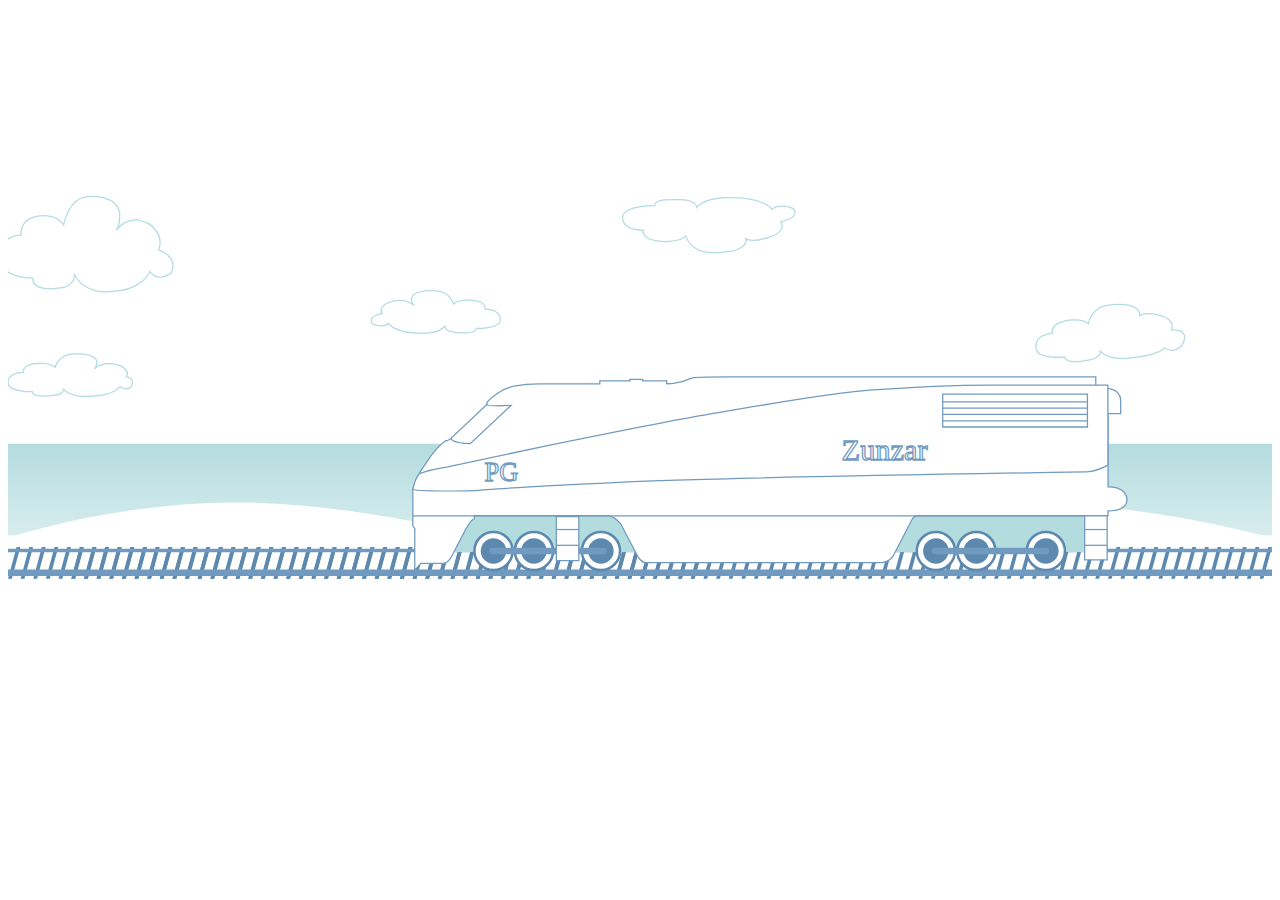
==== commit 81055ac7: "Added loop" ====
--- a/index.html
+++ b/index.html
@@ -5,13 +5,13 @@
     <script src="https://ajax.googleapis.com/ajax/libs/jquery/2.1.3/jquery.min.js"></script>
     <link rel="stylesheet" type="text/css" href="index.css" />
     <script src="index.js" type="text/javascript"></script>
+    <script src="/path/howler.js-master/dist/howler.js"></script>
 </head>
 
 <body>
 <div class="placement">
     <div class="heart"></div>
 </div>
-<embed src="DJBlyatman_Gopnik.mp3" style="visibility: hidden; width: 0px; height: 0px" autostart="true" loop="true">
 <div class="main">
 <div>
 <svg xmlns="http://www.w3.org/2000/svg" viewBox="0 0 1000 355">
@@ -300,6 +300,18 @@
 </svg>
 </div>
 </div>
+<script>
+    var sound = new Howl({
+        src: ['ZivoMe.mp3'],
+        autoplay: true,
+        loop: true,
+        onend: function() {
+            sound.play();
+        }
+    });
+
+     sound.play();
+</script>
 </body>
 
 </html>
--- a/index.css
+++ b/index.css
@@ -1,202 +1,5 @@
 body{
     overflow:hidden !important;
-}
-
-
-.main {
-	margin-top: 15%;
-}
-
-
-.st0 {
-	fill: #fff
-}
-
-.st2 {
-	fill: #5d89af
-}
-
-.st3 {
-	fill: #709abf
-}
-
-.st4, .st6 {
-	fill: #fff;
-	stroke: #b3dcdf;
-	stroke-miterlimit: 10
-}
-
-.st6 {
-	stroke: #5d89af;
-	stroke-width: 2
-}
-
-.st7, .st8, .st9 {
-	stroke: #709abf;
-	stroke-miterlimit: 10
-}
-
-.st7 {
-	stroke-width: 5;
-	stroke-linecap: round;
-	fill: none
-}
-
-.st8, .st9 {
-	fill: #fff
-}
-
-.st9 {
-	fill: none
-}
-
-.st10 {
-}
-
-#cloud1 {
-	animation: cloud003 15s linear infinite;
-}
-
-#cloud2 {
-	animation: cloud002 25s linear infinite;
-}
-
-#cloud3 {
-	animation: cloud003 20s linear infinite;
-}
-
-#cloud4 {
-	animation: float 4s linear infinite;
-}
-
-#cloud5 {
-	animation: float 8s linear infinite;
-}
-
-#cloud7 {
-	animation: float 5s linear infinite;
-}
-
-#tracks {
-	animation: slide 650ms linear infinite;
-}
-
-#bumps {
-	animation: land 10000ms linear infinite;
-}
-
-@keyframes jig {
-	0% {
-		transform: translateY(0px);
-	}
-
-	50% {
-		transform: translateY(1px);
-	}
-
-	100% {
-		transform: translateY(0px);
-	}
-}
-
-#car-layers {
-	animation: jig 0.35s linear infinite;
-}
-
-@keyframes land {
-	from {
-		transform: translateX(0);
-	}
-
-	to {
-		transform: translateX(1000px);
-	}
-}
-
-
-@keyframes slide {
-	from {
-		transform: translateX(0px);
-	}
-
-	to {
-		transform: translateX(100px);
-	}
-}
-
-/* @keyframes cloudFloat {
-  0% { transform: translateX(0) translateY(3px); }
-  100% { transform: translateX(1000px) translateY(0); }
-} */
-
-@keyframes cloud001 {
-	0% {
-		transform: translateX(-1000px) translateY(3px);
-	}
-
-	100% {
-		transform: translateX(1000px) translateY(0);
-	}
-}
-
-@keyframes cloud002 {
-	0% {
-		transform: translateX(-1000px) translateY(3px);
-	}
-
-	100% {
-		transform: translateX(1000px) translateY(0);
-	}
-}
-
-@keyframes cloud003 {
-	0% {
-		transform: translateX(-1000px) translateY(3px);
-	}
-
-	100% {
-		transform: translateX(1000px) translateY(0);
-	}
-}
-
-@keyframes float {
-	0% {
-		transform: translateY(0px) translateX(0);
-	}
-
-	50% {
-		transform: translateY(8px) translateX(5px);
-	}
-
-	100% {
-		transform: translateY(0px) translateX(0);
-	}
-}
-
-#bracefront, #braceback {
-	animation: braces 1s linear infinite;
-}
-
-@keyframes braces {
-	0% {
-		transform: translateX(-2px);
-	}
-
-	25% {
-		transform: translateX(3px);
-	}
-
-	50% {
-		transform: translateX(-2px);
-	}
-
-	75% {
-		transform: translateX(3px);
-	}
-
-	100% {
-		transform: translateX(-2px);
-	}
 }
 
 .heart {
@@ -208,10 +11,11 @@
     transition: background-position 1s steps(28);
     transition-duration: 0s;
 }
-.heart.is-active {
-    transition-duration: 1s;
-    background-position: -2800px 0;
-}
+
+    .heart.is-active {
+        transition-duration: 1s;
+        background-position: -2800px 0;
+    }
 
 
 .placement {
@@ -221,3 +25,201 @@
     -webkit-transform: translate(-50%, -50%);
     transform: translate(-50%, -50%);
 }
+
+
+
+.main {
+	margin-top: 15%;
+}
+
+
+.st0 {
+	fill: #fff
+}
+
+.st2 {
+	fill: #5d89af
+}
+
+.st3 {
+	fill: #709abf
+}
+
+.st4, .st6 {
+	fill: #fff;
+	stroke: #b3dcdf;
+	stroke-miterlimit: 10
+}
+
+.st6 {
+	stroke: #5d89af;
+	stroke-width: 2
+}
+
+.st7, .st8, .st9 {
+	stroke: #709abf;
+	stroke-miterlimit: 10
+}
+
+.st7 {
+	stroke-width: 5;
+	stroke-linecap: round;
+	fill: none
+}
+
+.st8, .st9 {
+	fill: #fff
+}
+
+.st9 {
+	fill: none
+}
+
+.st10 {
+}
+
+#cloud1 {
+	animation: cloud003 15s linear infinite;
+}
+
+#cloud2 {
+	animation: cloud002 25s linear infinite;
+}
+
+#cloud3 {
+	animation: cloud003 20s linear infinite;
+}
+
+#cloud4 {
+	animation: float 4s linear infinite;
+}
+
+#cloud5 {
+	animation: float 8s linear infinite;
+}
+
+#cloud7 {
+	animation: float 5s linear infinite;
+}
+
+#tracks {
+	animation: slide 650ms linear infinite;
+}
+
+#bumps {
+	animation: land 10000ms linear infinite;
+}
+
+@keyframes jig {
+	0% {
+		transform: translateY(0px);
+	}
+
+	50% {
+		transform: translateY(1px);
+	}
+
+	100% {
+		transform: translateY(0px);
+	}
+}
+
+#car-layers {
+	animation: jig 0.35s linear infinite;
+}
+
+@keyframes land {
+	from {
+		transform: translateX(0);
+	}
+
+	to {
+		transform: translateX(1000px);
+	}
+}
+
+
+@keyframes slide {
+	from {
+		transform: translateX(0px);
+	}
+
+	to {
+		transform: translateX(100px);
+	}
+}
+
+/* @keyframes cloudFloat {
+  0% { transform: translateX(0) translateY(3px); }
+  100% { transform: translateX(1000px) translateY(0); }
+} */
+
+@keyframes cloud001 {
+	0% {
+		transform: translateX(-1000px) translateY(3px);
+	}
+
+	100% {
+		transform: translateX(1000px) translateY(0);
+	}
+}
+
+@keyframes cloud002 {
+	0% {
+		transform: translateX(-1000px) translateY(3px);
+	}
+
+	100% {
+		transform: translateX(1000px) translateY(0);
+	}
+}
+
+@keyframes cloud003 {
+	0% {
+		transform: translateX(-1000px) translateY(3px);
+	}
+
+	100% {
+		transform: translateX(1000px) translateY(0);
+	}
+}
+
+@keyframes float {
+	0% {
+		transform: translateY(0px) translateX(0);
+	}
+
+	50% {
+		transform: translateY(8px) translateX(5px);
+	}
+
+	100% {
+		transform: translateY(0px) translateX(0);
+	}
+}
+
+#bracefront, #braceback {
+	animation: braces 1s linear infinite;
+}
+
+@keyframes braces {
+	0% {
+		transform: translateX(-2px);
+	}
+
+	25% {
+		transform: translateX(3px);
+	}
+
+	50% {
+		transform: translateX(-2px);
+	}
+
+	75% {
+		transform: translateX(3px);
+	}
+
+	100% {
+		transform: translateX(-2px);
+	}
+}
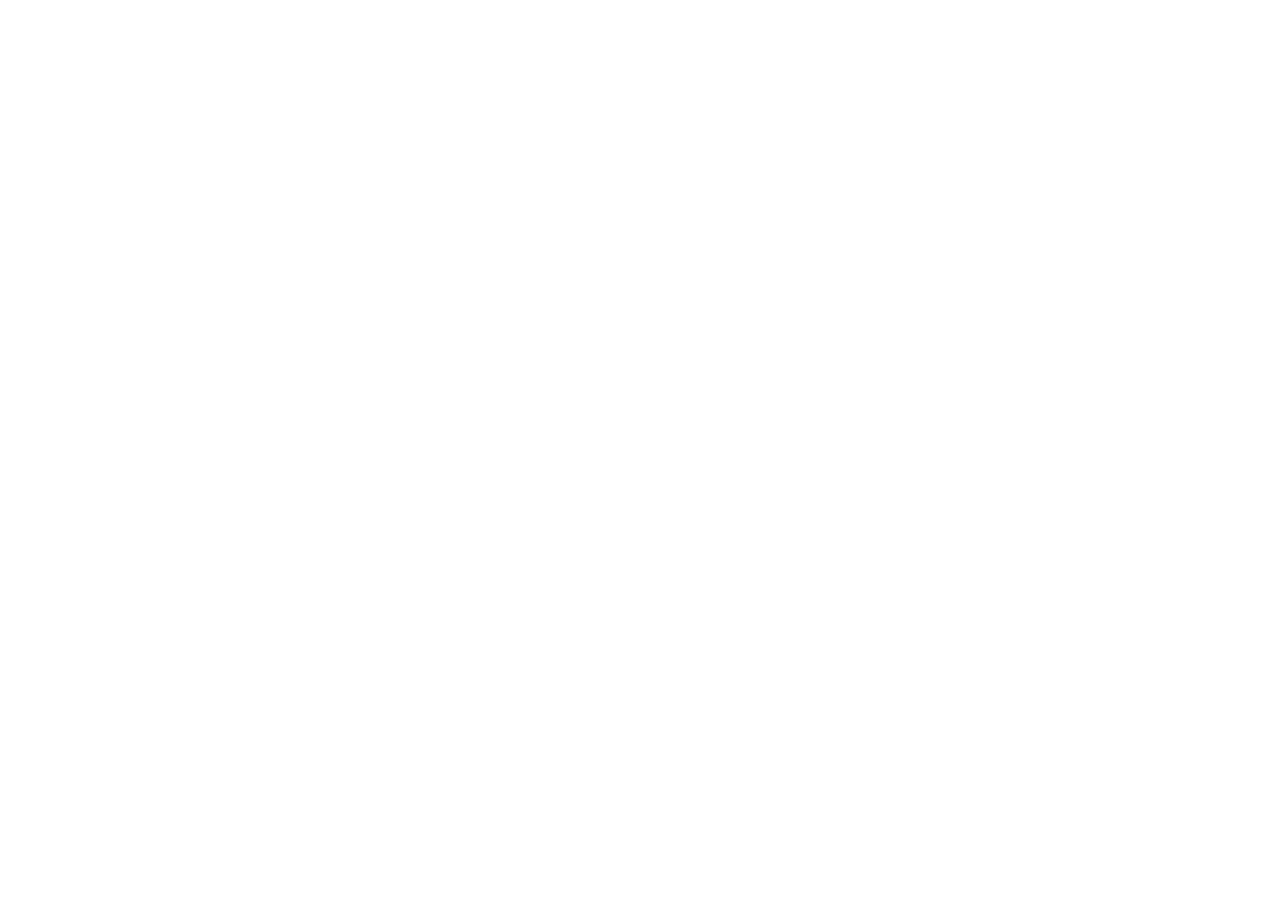
==== commit f0b5d01b: "testing twitch" ====
--- a/index.html
+++ b/index.html
@@ -9,309 +9,14 @@
 </head>
 
 <body>
-<div class="placement">
-    <div class="heart"></div>
+<div class="container">
+<iframe src="https://player.twitch.tv/?channel=blaschikovsky&muted=false"
+        height="720"
+        width="1280"
+        frameborder="0"
+        scrolling="no"
+        allowfullscreen="true"></iframe>
 </div>
-<div class="main">
-<div>
-<svg xmlns="http://www.w3.org/2000/svg" viewBox="0 0 1000 355">
-<g id="ocean">
-    <path id="sky" class="st0" d="M0 0h1000v203.1H0z"/>
-    <linearGradient id="water_1_" gradientUnits="userSpaceOnUse" x1="500" y1="354" x2="500" y2="200.667">
-        <stop offset="0" stop-color="#fff"/>
-        <stop offset="1" stop-color="#b3dcdf"/>
-    </linearGradient>
-    <path id="water" fill="url(#water_1_)" d="M0 200.7h1000V354H0z"/>
-    <path id="land" class="st0" d="M0 273.4h1000V354H0z"/>
-    <g id="bumps">
-        <path class="st0" d="M0 275.2s83.8-28 180-28 197 28 197 28H0z"/>
-        <path class="st0" d="M377 275.2s54.7-28 117.5-28 128.6 28 128.6 28H377z"/>
-        <path class="st0" d="M623.2 275.2s83.7-28 179.9-28 196.9 28 196.9 28H623.2z"/>
-        <path class="st0" d="M-998 275.2s83.8-28 180-28 197 28 197 28h-377z"/>
-        <path class="st0" d="M-621 275.2s54.7-28 117.5-28 128.6 28 128.6 28H-621z"/>
-        <path class="st0" d="M-374.8 275.2s83.7-28 179.9-28S2 275.2 2 275.2h-376.8z"/>
-    </g>
-</g>
-<g id="tracks">
-<path class="st2" d="M9.8 282.4h-3L0 307.6h3z"/>
-<path class="st2" d="M19.8 282.4h-3L10 307.6h3z"/>
-<path class="st2" d="M29.8 282.4h-3L20 307.6h3z"/>
-<path class="st2" d="M39.8 282.4h-3L30 307.6h3z"/>
-<path class="st2" d="M49.8 282.4h-3L40 307.6h3z"/>
-<path class="st2" d="M59.8 282.4h-3L50 307.6h3z"/>
-<path class="st2" d="M69.8 282.4h-3L60 307.6h3z"/>
-<path class="st2" d="M79.8 282.4h-3L70 307.6h3z"/>
-<path class="st2" d="M89.8 282.4h-3L80 307.6h3z"/>
-<path class="st2" d="M99.8 282.4h-3L90 307.6h3z"/>
-<path class="st2" d="M109.8 282.4h-3l-6.8 25.2h3z"/>
-<path class="st2" d="M119.8 282.4h-3l-6.8 25.2h3z"/>
-<path class="st2" d="M129.8 282.4h-3l-6.8 25.2h3z"/>
-<path class="st2" d="M139.8 282.4h-3l-6.8 25.2h3z"/>
-<path class="st2" d="M149.8 282.4h-3l-6.8 25.2h3z"/>
-<path class="st2" d="M159.8 282.4h-3l-6.8 25.2h3z"/>
-<path class="st2" d="M169.8 282.4h-3l-6.8 25.2h3z"/>
-<path class="st2" d="M179.8 282.4h-3l-6.8 25.2h3z"/>
-<path class="st2" d="M189.8 282.4h-3l-6.8 25.2h3z"/>
-<path class="st2" d="M199.8 282.4h-3l-6.8 25.2h3z"/>
-<path class="st2" d="M209.8 282.4h-3l-6.8 25.2h3z"/>
-<path class="st2" d="M219.8 282.4h-3l-6.8 25.2h3z"/>
-<path class="st2" d="M229.8 282.4h-3l-6.8 25.2h3z"/>
-<path class="st2" d="M239.8 282.4h-3l-6.8 25.2h3z"/>
-<path class="st2" d="M249.8 282.4h-3l-6.8 25.2h3z"/>
-<path class="st2" d="M259.8 282.4h-3l-6.8 25.2h3z"/>
-<path class="st2" d="M269.8 282.4h-3l-6.8 25.2h3z"/>
-<path class="st2" d="M279.8 282.4h-3l-6.8 25.2h3z"/>
-<path class="st2" d="M289.8 282.4h-3l-6.8 25.2h3z"/>
-<path class="st2" d="M299.8 282.4h-3l-6.8 25.2h3z"/>
-<path class="st2" d="M309.8 282.4h-3l-6.8 25.2h3z"/>
-<path class="st2" d="M319.8 282.4h-3l-6.8 25.2h3z"/>
-<path class="st2" d="M329.8 282.4h-3l-6.8 25.2h3z"/>
-<path class="st2" d="M339.8 282.4h-3l-6.8 25.2h3z"/>
-<path class="st2" d="M349.8 282.4h-3l-6.8 25.2h3z"/>
-<path class="st2" d="M359.8 282.4h-3l-6.8 25.2h3z"/>
-<path class="st2" d="M369.8 282.4h-3l-6.8 25.2h3z"/>
-<path class="st2" d="M379.8 282.4h-3l-6.8 25.2h3z"/>
-<path class="st2" d="M389.8 282.4h-3l-6.8 25.2h3z"/>
-<path class="st2" d="M399.8 282.4h-3l-6.8 25.2h3z"/>
-<path class="st2" d="M409.8 282.4h-3l-6.8 25.2h3z"/>
-<path class="st2" d="M419.8 282.4h-3l-6.8 25.2h3z"/>
-<path class="st2" d="M429.8 282.4h-3l-6.8 25.2h3z"/>
-<path class="st2" d="M439.8 282.4h-3l-6.8 25.2h3z"/>
-<path class="st2" d="M449.8 282.4h-3l-6.8 25.2h3z"/>
-<path class="st2" d="M459.8 282.4h-3l-6.8 25.2h3z"/>
-<path class="st2" d="M469.8 282.4h-3l-6.8 25.2h3z"/>
-<path class="st2" d="M479.8 282.4h-3l-6.8 25.2h3z"/>
-<path class="st2" d="M489.8 282.4h-3l-6.8 25.2h3z"/>
-<path class="st2" d="M499.8 282.4h-3l-6.8 25.2h3z"/>
-<path class="st2" d="M1000 282.4h-3l-6.8 25.2h3z"/>
-<path class="st2" d="M990 282.4h-3l-6.8 25.2h3z"/>
-<path class="st2" d="M980 282.4h-3l-6.8 25.2h3z"/>
-<path class="st2" d="M970 282.4h-3l-6.8 25.2h3z"/>
-<path class="st2" d="M960 282.4h-3l-6.8 25.2h3z"/>
-<path class="st2" d="M950 282.4h-3l-6.8 25.2h3z"/>
-<path class="st2" d="M940 282.4h-3l-6.8 25.2h3z"/>
-<path class="st2" d="M930 282.4h-3l-6.8 25.2h3z"/>
-<path class="st2" d="M920 282.4h-3l-6.8 25.2h3z"/>
-<path class="st2" d="M910 282.4h-3l-6.8 25.2h3z"/>
-<path class="st2" d="M900 282.4h-3l-6.8 25.2h3z"/>
-<path class="st2" d="M890 282.4h-3l-6.8 25.2h3z"/>
-<path class="st2" d="M880 282.4h-3l-6.8 25.2h3z"/>
-<path class="st2" d="M870 282.4h-3l-6.8 25.2h3z"/>
-<path class="st2" d="M860 282.4h-3l-6.8 25.2h3z"/>
-<path class="st2" d="M850 282.4h-3l-6.8 25.2h3z"/>
-<path class="st2" d="M840 282.4h-3l-6.8 25.2h3z"/>
-<path class="st2" d="M830 282.4h-3l-6.8 25.2h3z"/>
-<path class="st2" d="M820 282.4h-3l-6.8 25.2h3z"/>
-<path class="st2" d="M810 282.4h-3l-6.8 25.2h3z"/>
-<path class="st2" d="M800 282.4h-3l-6.8 25.2h3z"/>
-<path class="st2" d="M790 282.4h-3l-6.8 25.2h3z"/>
-<path class="st2" d="M780 282.4h-3l-6.8 25.2h3z"/>
-<path class="st2" d="M770 282.4h-3l-6.8 25.2h3z"/>
-<path class="st2" d="M760 282.4h-3l-6.8 25.2h3z"/>
-<path class="st2" d="M750 282.4h-3l-6.8 25.2h3z"/>
-<path class="st2" d="M740 282.4h-3l-6.8 25.2h3z"/>
-<path class="st2" d="M730 282.4h-3l-6.8 25.2h3z"/>
-<path class="st2" d="M720 282.4h-3l-6.8 25.2h3z"/>
-<path class="st2" d="M710 282.4h-3l-6.8 25.2h3z"/>
-<path class="st2" d="M700 282.4h-3l-6.8 25.2h3z"/>
-<path class="st2" d="M690 282.4h-3l-6.8 25.2h3z"/>
-<path class="st2" d="M680 282.4h-3l-6.8 25.2h3z"/>
-<path class="st2" d="M670 282.4h-3l-6.8 25.2h3z"/>
-<path class="st2" d="M660 282.4h-3l-6.8 25.2h3z"/>
-<path class="st2" d="M650 282.4h-3l-6.8 25.2h3z"/>
-<path class="st2" d="M640 282.4h-3l-6.8 25.2h3z"/>
-<path class="st2" d="M630 282.4h-3l-6.8 25.2h3z"/>
-<path class="st2" d="M620 282.4h-3l-6.8 25.2h3z"/>
-<path class="st2" d="M610 282.4h-3l-6.8 25.2h3z"/>
-<path class="st2" d="M600 282.4h-3l-6.8 25.2h3z"/>
-<path class="st2" d="M590 282.4h-3l-6.8 25.2h3z"/>
-<path class="st2" d="M580 282.4h-3l-6.8 25.2h3z"/>
-<path class="st2" d="M570 282.4h-3l-6.8 25.2h3z"/>
-<path class="st2" d="M560 282.4h-3l-6.8 25.2h3z"/>
-<g>
-    <path class="st2" d="M-490.2 282.4h-3l-6.8 25.2h3z"/>
-    <path class="st2" d="M-480.2 282.4h-3l-6.8 25.2h3z"/>
-    <path class="st2" d="M-470.2 282.4h-3l-6.8 25.2h3z"/>
-    <path class="st2" d="M-460.2 282.4h-3l-6.8 25.2h3z"/>
-    <path class="st2" d="M-450.2 282.4h-3l-6.8 25.2h3z"/>
-    <path class="st2" d="M-440.2 282.4h-3l-6.8 25.2h3z"/>
-    <path class="st2" d="M-430.2 282.4h-3l-6.8 25.2h3z"/>
-    <path class="st2" d="M-420.2 282.4h-3l-6.8 25.2h3z"/>
-    <path class="st2" d="M-410.2 282.4h-3l-6.8 25.2h3z"/>
-    <path class="st2" d="M-400.2 282.4h-3l-6.8 25.2h3z"/>
-    <path class="st2" d="M-390.2 282.4h-3l-6.8 25.2h3z"/>
-    <path class="st2" d="M-380.2 282.4h-3l-6.8 25.2h3z"/>
-    <path class="st2" d="M-370.2 282.4h-3l-6.8 25.2h3z"/>
-    <path class="st2" d="M-360.2 282.4h-3l-6.8 25.2h3z"/>
-    <path class="st2" d="M-350.2 282.4h-3l-6.8 25.2h3z"/>
-    <path class="st2" d="M-340.2 282.4h-3l-6.8 25.2h3z"/>
-    <path class="st2" d="M-330.2 282.4h-3l-6.8 25.2h3z"/>
-    <path class="st2" d="M-320.2 282.4h-3l-6.8 25.2h3z"/>
-    <path class="st2" d="M-310.2 282.4h-3l-6.8 25.2h3z"/>
-    <path class="st2" d="M-300.2 282.4h-3l-6.8 25.2h3z"/>
-    <path class="st2" d="M-290.2 282.4h-3l-6.8 25.2h3z"/>
-    <path class="st2" d="M-280.2 282.4h-3l-6.8 25.2h3z"/>
-    <path class="st2" d="M-270.2 282.4h-3l-6.8 25.2h3z"/>
-    <path class="st2" d="M-260.2 282.4h-3l-6.8 25.2h3z"/>
-    <path class="st2" d="M-250.2 282.4h-3l-6.8 25.2h3z"/>
-    <path class="st2" d="M-240.2 282.4h-3l-6.8 25.2h3z"/>
-    <path class="st2" d="M-230.2 282.4h-3l-6.8 25.2h3z"/>
-    <path class="st2" d="M-220.2 282.4h-3l-6.8 25.2h3z"/>
-    <path class="st2" d="M-210.2 282.4h-3l-6.8 25.2h3z"/>
-    <path class="st2" d="M-200.2 282.4h-3l-6.8 25.2h3z"/>
-    <path class="st2" d="M-190.2 282.4h-3l-6.8 25.2h3z"/>
-    <path class="st2" d="M-180.2 282.4h-3l-6.8 25.2h3z"/>
-    <path class="st2" d="M-170.2 282.4h-3l-6.8 25.2h3z"/>
-    <path class="st2" d="M-160.2 282.4h-3l-6.8 25.2h3z"/>
-    <path class="st2" d="M-150.2 282.4h-3l-6.8 25.2h3z"/>
-    <path class="st2" d="M-140.2 282.4h-3l-6.8 25.2h3z"/>
-    <path class="st2" d="M-130.2 282.4h-3l-6.8 25.2h3z"/>
-    <path class="st2" d="M-120.2 282.4h-3l-6.8 25.2h3z"/>
-    <path class="st2" d="M-110.2 282.4h-3l-6.8 25.2h3z"/>
-    <path class="st2" d="M-100.2 282.4h-3l-6.8 25.2h3z"/>
-    <path class="st2" d="M-90.2 282.4h-3l-6.8 25.2h3z"/>
-    <path class="st2" d="M-80.2 282.4h-3l-6.8 25.2h3z"/>
-    <path class="st2" d="M-70.2 282.4h-3l-6.8 25.2h3z"/>
-    <path class="st2" d="M-60.2 282.4h-3l-6.8 25.2h3z"/>
-    <path class="st2" d="M-50.2 282.4h-3l-6.8 25.2h3z"/>
-    <path class="st2" d="M-40.2 282.4h-3l-6.8 25.2h3z"/>
-    <path class="st2" d="M-30.2 282.4h-3l-6.8 25.2h3z"/>
-    <path class="st2" d="M-20.2 282.4h-3l-6.8 25.2h3z"/>
-    <path class="st2" d="M-10.2 282.4h-3l-6.8 25.2h3z"/>
-    <path class="st2" d="M-.2 282.4h-3l-6.8 25.2h3z"/>
-    <path class="st2" d="M500 282.4h-3l-6.8 25.2h3z"/>
-    <path class="st2" d="M490 282.4h-3l-6.8 25.2h3z"/>
-    <path class="st2" d="M480 282.4h-3l-6.8 25.2h3z"/>
-    <path class="st2" d="M470 282.4h-3l-6.8 25.2h3z"/>
-    <path class="st2" d="M460 282.4h-3l-6.8 25.2h3z"/>
-    <path class="st2" d="M450 282.4h-3l-6.8 25.2h3z"/>
-    <path class="st2" d="M440 282.4h-3l-6.8 25.2h3z"/>
-    <path class="st2" d="M430 282.4h-3l-6.8 25.2h3z"/>
-    <path class="st2" d="M420 282.4h-3l-6.8 25.2h3z"/>
-    <path class="st2" d="M410 282.4h-3l-6.8 25.2h3z"/>
-    <path class="st2" d="M400 282.4h-3l-6.8 25.2h3z"/>
-    <path class="st2" d="M390 282.4h-3l-6.8 25.2h3z"/>
-    <path class="st2" d="M380 282.4h-3l-6.8 25.2h3z"/>
-    <path class="st2" d="M370 282.4h-3l-6.8 25.2h3z"/>
-    <path class="st2" d="M360 282.4h-3l-6.8 25.2h3z"/>
-    <path class="st2" d="M350 282.4h-3l-6.8 25.2h3z"/>
-    <path class="st2" d="M340 282.4h-3l-6.8 25.2h3z"/>
-    <path class="st2" d="M330 282.4h-3l-6.8 25.2h3z"/>
-    <path class="st2" d="M320 282.4h-3l-6.8 25.2h3z"/>
-    <path class="st2" d="M310 282.4h-3l-6.8 25.2h3z"/>
-    <path class="st2" d="M300 282.4h-3l-6.8 25.2h3z"/>
-    <path class="st2" d="M290 282.4h-3l-6.8 25.2h3z"/>
-    <path class="st2" d="M280 282.4h-3l-6.8 25.2h3z"/>
-    <path class="st2" d="M270 282.4h-3l-6.8 25.2h3z"/>
-    <path class="st2" d="M260 282.4h-3l-6.8 25.2h3z"/>
-    <path class="st2" d="M250 282.4h-3l-6.8 25.2h3z"/>
-    <path class="st2" d="M240 282.4h-3l-6.8 25.2h3z"/>
-    <path class="st2" d="M230 282.4h-3l-6.8 25.2h3z"/>
-    <path class="st2" d="M220 282.4h-3l-6.8 25.2h3z"/>
-    <path class="st2" d="M210 282.4h-3l-6.8 25.2h3z"/>
-    <path class="st2" d="M200 282.4h-3l-6.8 25.2h3z"/>
-    <path class="st2" d="M190 282.4h-3l-6.8 25.2h3z"/>
-    <path class="st2" d="M180 282.4h-3l-6.8 25.2h3z"/>
-    <path class="st2" d="M170 282.4h-3l-6.8 25.2h3z"/>
-    <path class="st2" d="M160 282.4h-3l-6.8 25.2h3z"/>
-    <path class="st2" d="M150 282.4h-3l-6.8 25.2h3z"/>
-    <path class="st2" d="M140 282.4h-3l-6.8 25.2h3z"/>
-    <path class="st2" d="M130 282.4h-3l-6.8 25.2h3z"/>
-    <path class="st2" d="M120 282.4h-3l-6.8 25.2h3z"/>
-    <path class="st2" d="M110 282.4h-3l-6.8 25.2h3z"/>
-    <path class="st2" d="M100 282.4h-3l-6.8 25.2h3z"/>
-    <path class="st2" d="M90 282.4h-3l-6.8 25.2h3z"/>
-    <path class="st2" d="M80 282.4h-3l-6.8 25.2h3z"/>
-    <path class="st2" d="M70 282.4h-3l-6.8 25.2h3z"/>
-    <path class="st2" d="M60 282.4h-3l-6.8 25.2h3z"/>
-</g>
-<path class="st2" d="M550 282.4h-3l-6.8 25.2h3z"/>
-<path class="st2" d="M540 282.4h-3l-6.8 25.2h3z"/>
-<path class="st2" d="M530 282.4h-3l-6.8 25.2h3z"/>
-<path class="st2" d="M520 282.4h-3l-6.8 25.2h3z"/>
-<path class="st2" d="M510 282.4h-3l-6.8 25.2h3z"/>
-<path class="st2" d="M550 282.4h-3l-6.8 25.2h3z"/>
-<path class="st2" d="M540 282.4h-3l-6.8 25.2h3z"/>
-<path class="st2" d="M530 282.4h-3l-6.8 25.2h3z"/>
-<path class="st2" d="M520 282.4h-3l-6.8 25.2h3z"/>
-<path class="st2" d="M510 282.4h-3l-6.8 25.2h3z"/>
-<path class="st3" d="M-499.5 300.2H1000v5.1H-499.5z"/>
-<path class="st3" d="M-499.5 283.8H1000v2.8H-499.5z"/>
-</g>
-<g id="cloudsAll">
-    <path id="cloud1" class="st4" d="M19.5 69.7s-21.3.5-25-12.2c0 0-4.3-21.3 16-21.8 0 0-2.1-12.2 12.2-14.9 0 0 15-3.2 21.3 6.9 0 0 3.6-20.7 17.8-22.3 0 0 24-3 26.6 13.1 0 0 .1 9.5-2.8 13.5 0 0 9.5-15 26.5-4.8 0 0 12.1 7.9 7 20.2 0 0 16 4.8 10.1 18.1 0 0-10.2 8.5-17.1-1.1 0 0-5.5 16-32.5 16 0 0-19.1 2.1-27-13.3 0 0 .5 10.1-13.3 10.6-.1 0-20.3 3.2-19.8-8z"/>
-    <path id="cloud3" class="st4" d="M836 132s-18.3 2.1-22.2-4.9c0 0-4.9-11.8 12.5-13.8 0 0-2.5-6.8 9.7-9.6 0 0 12.7-3.1 18.7 2.1 0 0 2-12.2 14-14.3 0 0 16.6-3.3 23.7 2.1 0 0 4.8 3.9 2.4 6.5 0 0 3.1-4.8 18.4-.4 0 0 10.9 3.5 7.2 11 0 0 13.8-1.5 9.7 9.5 0 0-4.1 10.8-15.5 4.8 0 0-3.1 5.6-26.4 7.9 0 0-16.3 2.8-24-5.3 0 0 1 5.7-10.8 7.2-.1.1-17.2 3.6-17.4-2.8z"/>
-    <path id="cloud2" class="st4" d="M19.3 159.5s-15.9.6-18.8-5.1c0 0-3.4-9.5 11.7-10.1 0 0-1.7-5.5 9-6.9 0 0 11.2-1.7 16 2.8 0 0 2.5-9.4 13.1-10.3 0 0 17.9-1.8 20 5.4 0 0 .2 4.3-2 6.1 0 0 6.9-6.9 19.8-2.6 0 0 9.1 3.4 5.5 9 0 0 6.5 0 4.5 6.7 0 0-2.6 5.6-9.6 1 0 0-4 7.3-24.2 7.7 0 0-14.2 1.3-20.4-5.5 0 0 .5 4.5-9.8 5 0 .1-15 1.8-14.8-3.2z"/>
-    <path id="cloud4" class="st4" d="M370.3 109.5s15.9.6 18.8-5.1c0 0 3.4-9.5-11.7-10.1 0 0 1.7-5.5-9-6.9 0 0-11.2-1.7-16 2.8 0 0-2.5-9.4-13.1-10.3 0 0-17.9-1.8-20 5.4 0 0-.2 4.3 2 6.1 0 0-6.9-6.9-19.8-2.6 0 0-9.1 3.4-5.5 9 0 0-12 1.9-7.7 8 0 0 7.5 4 12.8-.2 0 0 4 7.3 24.2 7.7 0 0 14.2 1.3 20.4-5.5 0 0-.5 4.5 9.8 5 0 0 15.1 1.7 14.8-3.3z"/>
-    <path id="cloud5" class="st4" d="M511.7 12.4s-21.3-.3-25 7c0 0-4.3 12.2 16 12.5 0 0-2.1 7 12.2 8.6 0 0 15 1.8 21.3-4 0 0 3.6 11.9 17.8 12.8 0 0 19.5 1.6 27-4.4 0 0 5-4.4 2.1-6.7 0 0 4.1 4.4 21.2-1.5 0 0 12.1-4.6 7-11.6 0 0 16-2.8 10.1-10.4 0 0-10.2-4.9-17.1.6 0 0-5.5-9.2-32.5-9.2 0 0-19.1-1.2-27 7.6 0 0 .5-5.8-13.3-6.1-.1.2-20.3-1.6-19.8 4.8z"/>
-</g>
-<g id="train">
-    <path fill="#b3dcdf" d="M344.5 248.5h507.2v37.8H344.5z"/>
-    <g id="wheels">
-        <circle class="st6" cx="384.1" cy="285.6" r="15.1"/>
-        <path class="st2" d="M384.1 295.7c-5.6 0-10.1-4.5-10.1-10.1s4.5-10.1 10.1-10.1 10.1 4.5 10.1 10.1c0 5.5-4.6 10.1-10.1 10.1z"/>
-        <circle class="st6" cx="416.1" cy="285.6" r="15.1"/>
-        <path class="st2" d="M416.1 295.7c-5.6 0-10.1-4.5-10.1-10.1s4.5-10.1 10.1-10.1 10.1 4.5 10.1 10.1c0 5.5-4.6 10.1-10.1 10.1z"/>
-        <circle class="st6" cx="469.1" cy="285.6" r="15.1"/>
-        <path class="st2" d="M469.1 295.7c-5.6 0-10.1-4.5-10.1-10.1s4.5-10.1 10.1-10.1 10.1 4.5 10.1 10.1c0 5.5-4.6 10.1-10.1 10.1z"/>
-        <circle class="st6" cx="734.1" cy="285.6" r="15.1"/>
-        <path class="st2" d="M734.1 295.7c-5.6 0-10.1-4.5-10.1-10.1s4.5-10.1 10.1-10.1 10.1 4.5 10.1 10.1c0 5.5-4.6 10.1-10.1 10.1z"/>
-        <circle class="st6" cx="766.1" cy="285.6" r="15.1"/>
-        <path class="st2" d="M766.1 295.7c-5.6 0-10.1-4.5-10.1-10.1s4.5-10.1 10.1-10.1 10.1 4.5 10.1 10.1c0 5.5-4.6 10.1-10.1 10.1z"/>
-        <circle class="st6" cx="821.1" cy="285.6" r="15.1"/>
-        <path class="st2" d="M821.1 295.7c-5.6 0-10.1-4.5-10.1-10.1s4.5-10.1 10.1-10.1 10.1 4.5 10.1 10.1c0 5.5-4.6 10.1-10.1 10.1z"/>
-    </g>
-    <path id="bracefront" class="st7" d="M383.2 285.6h88.1"/>
-    <path id="braceback" class="st7" d="M733.2 285.6h88.1"/>
-    <g id="car-layers">
-        <path id="car" class="st8" d="M321.8 300.7v-32.4s1.2.7-1.5-2.4v-29.1s3.1-11.6 10.7-21.1c0 0 7.6-12 15.5-17.5h1.3s10.2-4.9 30.9-28h.6s-.9-1.4 0-2.7c0 0 10.1-10.5 21-12.3 0 0 9.4-1.8 20.2-1.8h47.7V151H492v-1.1h10.1v1.1h19v2.2s8.2.9 19.2-4.2c0 0 1.4-1.1 28.8-1.1h291.5v6.8h7.5v2.2s12.2-.6 12.2 9.8V177l-10-.1v57.9s14.9-.5 14.9 10.2c0 0 1 9-14.9 8.9v3.8H719.5s-2.4.1-4.3 3l-15 29s-2.9 5.1-10.8 5.1H504.3s-2.9.1-6.1-5l-13.1-25s-4.5-7.1-11.8-7.1H369v2.4s-3.2 1.3-7.1 8.7L351.4 289s-2.9 6.3-6.9 6.4h-17.8l-4.9 5.3z"/>
-        <path id="streamline-outine" class="st8" d="M320.3 236.6s1.4-6.8 4.4-11.3c0 0 .1-2.3 23.2-6.3l78-16.6s103.3-21.1 134.9-26.1c0 0 93.3-16 120.5-17.9 0 0 57.6-4.3 100-4.1h88.9v63.4s-10.3 5.4-17.1 5.3c0 0-305.6 4.9-366.3 8.1 0 0-100.3 4.8-119.1 6.8 0-.1-46.6 1.2-47.4-1.3z"/>
-        <g id="window-grate">
-            <path class="st9" d="M739.5 182.6H854"/>
-            <path class="st9" d="M739.5 177.6H854"/>
-            <path class="st9" d="M739.5 172.6H854"/>
-            <path class="st9" d="M739.5 167.6H854"/>
-            <path class="st9" d="M739.5 161.4H854v26.1H739.5z"/>
-        </g>
-        <path class="st9" d="M320.3 257.8h549.9"/>
-        <g id="Text">
-            <text transform="translate(377.037 230.025)" class="st8 st10" font-size="21">
-                PG
-            </text>
-            <text transform="translate(659.5 213.994)" class="st8 st10" font-size="24.025">
-                Zunzar
-            </text>
-        </g>
-        <g id="ladders">
-            <g id="ladder-f">
-                <path id="front-ladder" class="st8" d="M433.8 258.4h17.8v34.8h-17.8z"/>
-                <path id="fb-rung" class="st9" d="M433.8 281.1h17.7"/>
-                <path id="ft-rung" class="st9" d="M433.8 268.6h17.7"/>
-            </g>
-            <g id="ladder-b">
-                <path id="ladder-back" class="st8" d="M851.8 257.8h17.8v34.8h-17.8z"/>
-                <path id="bt-rung" class="st9" d="M851.8 268.6h17.7"/>
-                <path id="bb-rung" class="st9" d="M851.8 281.1h17.7"/>
-            </g>
-        </g>
-        <path id="window-front" class="st8" d="M350.5 196.4s-.4 3.9 15.2 4.3l32.3-30.3s-18.2 1.1-19-.8l-28.5 26.8z"/>
-    </g>
-</g>
-</svg>
-</div>
-</div>
-<script>
-    var sound = new Howl({
-        src: ['ZivoMe.mp3'],
-        autoplay: true,
-        loop: true,
-        onend: function() {
-            sound.play();
-        }
-    });
 
-     sound.play();
-</script>
 </body>
-
 </html>
--- a/index.css
+++ b/index.css
@@ -2,224 +2,7 @@
     overflow:hidden !important;
 }
 
-.heart {
-    width: 100px;
-    height: 100px;
-    background: url("https://cssanimation.rocks/images/posts/steps/heart.png") no-repeat;
-    background-position: 0 0;
-    cursor: pointer;
-    transition: background-position 1s steps(28);
-    transition-duration: 0s;
-}
-
-    .heart.is-active {
-        transition-duration: 1s;
-        background-position: -2800px 0;
-    }
-
-
-.placement {
-    position: fixed;
-    top: 15%;
-    left: 50%;
-    -webkit-transform: translate(-50%, -50%);
-    transform: translate(-50%, -50%);
-}
-
-
-
-.main {
-	margin-top: 15%;
-}
-
-
-.st0 {
-	fill: #fff
-}
-
-.st2 {
-	fill: #5d89af
-}
-
-.st3 {
-	fill: #709abf
-}
-
-.st4, .st6 {
-	fill: #fff;
-	stroke: #b3dcdf;
-	stroke-miterlimit: 10
-}
-
-.st6 {
-	stroke: #5d89af;
-	stroke-width: 2
-}
-
-.st7, .st8, .st9 {
-	stroke: #709abf;
-	stroke-miterlimit: 10
-}
-
-.st7 {
-	stroke-width: 5;
-	stroke-linecap: round;
-	fill: none
-}
-
-.st8, .st9 {
-	fill: #fff
-}
-
-.st9 {
-	fill: none
-}
-
-.st10 {
-}
-
-#cloud1 {
-	animation: cloud003 15s linear infinite;
-}
-
-#cloud2 {
-	animation: cloud002 25s linear infinite;
-}
-
-#cloud3 {
-	animation: cloud003 20s linear infinite;
-}
-
-#cloud4 {
-	animation: float 4s linear infinite;
-}
-
-#cloud5 {
-	animation: float 8s linear infinite;
-}
-
-#cloud7 {
-	animation: float 5s linear infinite;
-}
-
-#tracks {
-	animation: slide 650ms linear infinite;
-}
-
-#bumps {
-	animation: land 10000ms linear infinite;
-}
-
-@keyframes jig {
-	0% {
-		transform: translateY(0px);
-	}
-
-	50% {
-		transform: translateY(1px);
-	}
-
-	100% {
-		transform: translateY(0px);
-	}
-}
-
-#car-layers {
-	animation: jig 0.35s linear infinite;
-}
-
-@keyframes land {
-	from {
-		transform: translateX(0);
-	}
-
-	to {
-		transform: translateX(1000px);
-	}
-}
-
-
-@keyframes slide {
-	from {
-		transform: translateX(0px);
-	}
-
-	to {
-		transform: translateX(100px);
-	}
-}
-
-/* @keyframes cloudFloat {
-  0% { transform: translateX(0) translateY(3px); }
-  100% { transform: translateX(1000px) translateY(0); }
-} */
-
-@keyframes cloud001 {
-	0% {
-		transform: translateX(-1000px) translateY(3px);
-	}
-
-	100% {
-		transform: translateX(1000px) translateY(0);
-	}
-}
-
-@keyframes cloud002 {
-	0% {
-		transform: translateX(-1000px) translateY(3px);
-	}
-
-	100% {
-		transform: translateX(1000px) translateY(0);
-	}
-}
-
-@keyframes cloud003 {
-	0% {
-		transform: translateX(-1000px) translateY(3px);
-	}
-
-	100% {
-		transform: translateX(1000px) translateY(0);
-	}
-}
-
-@keyframes float {
-	0% {
-		transform: translateY(0px) translateX(0);
-	}
-
-	50% {
-		transform: translateY(8px) translateX(5px);
-	}
-
-	100% {
-		transform: translateY(0px) translateX(0);
-	}
-}
-
-#bracefront, #braceback {
-	animation: braces 1s linear infinite;
-}
-
-@keyframes braces {
-	0% {
-		transform: translateX(-2px);
-	}
-
-	25% {
-		transform: translateX(3px);
-	}
-
-	50% {
-		transform: translateX(-2px);
-	}
-
-	75% {
-		transform: translateX(3px);
-	}
-
-	100% {
-		transform: translateX(-2px);
-	}
-}
+.container{
+    display:flex;
+    justify-content: center;
+}